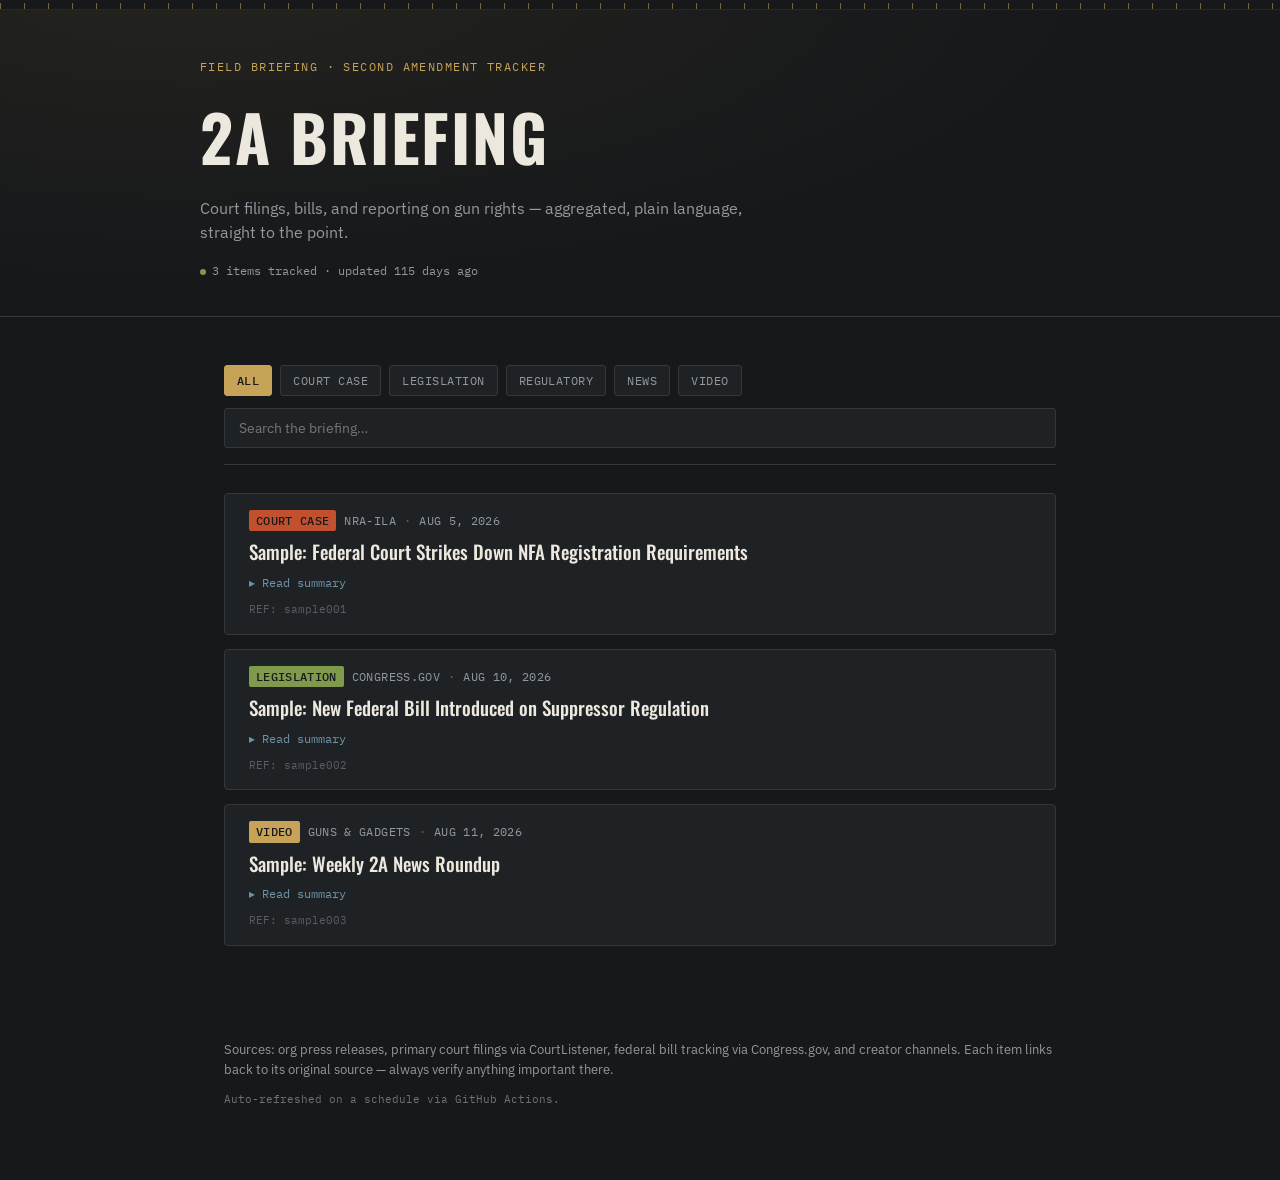
==== index.html @ a7791e95 "initial setup" ====
<!DOCTYPE html>
<html lang="en">
<head>
<meta charset="UTF-8">
<meta name="viewport" content="width=device-width, initial-scale=1.0">
<title>2A Briefing — Second Amendment News, Court Cases &amp; Legislation</title>
<meta name="description" content="A daily briefing on Second Amendment news, federal court cases, and gun legislation.">
<link rel="preconnect" href="https://fonts.googleapis.com">
<link rel="preconnect" href="https://fonts.gstatic.com" crossorigin>
<link href="https://fonts.googleapis.com/css2?family=Oswald:wght@400;500;600;700&family=IBM+Plex+Sans:wght@400;500;600&family=IBM+Plex+Mono:wght@400;500&display=swap" rel="stylesheet">
<link rel="stylesheet" href="style.css">
</head>
<body>

<div class="ruler" aria-hidden="true"></div>

<header class="masthead">
  <div class="masthead-inner">
    <p class="eyebrow">FIELD BRIEFING · SECOND AMENDMENT TRACKER</p>
    <h1>2A BRIEFING</h1>
    <p class="subhead">Court filings, bills, and reporting on gun rights — aggregated, plain language, straight to the point.</p>
    <p class="updated" id="updated-line">Loading briefing…</p>
  </div>
</header>

<main>
  <div class="controls">
    <div class="filter-row" id="filter-row" role="tablist" aria-label="Filter by category">
      <!-- populated by JS -->
    </div>
    <div class="search-row">
      <input type="search" id="search-input" placeholder="Search the briefing…" aria-label="Search items">
    </div>
  </div>

  <section id="feed" class="feed" aria-live="polite">
    <p class="loading-msg" id="loading-msg">Pulling the latest reports…</p>
  </section>

  <p class="empty-msg" id="empty-msg" hidden>No items match that filter. Try clearing the search or picking another category.</p>
</main>

<footer class="site-footer">
  <p>Sources: org press releases, primary court filings via CourtListener, federal bill tracking via Congress.gov, and creator channels. Each item links back to its original source — always verify anything important there.</p>
  <p class="footer-meta">Auto-refreshed on a schedule via GitHub Actions.</p>
</footer>

<template id="card-template">
  <article class="card">
    <div class="card-stripe" data-stripe></div>
    <div class="card-body">
      <div class="card-eyebrow">
        <span class="tag" data-tag></span>
        <span class="source" data-source></span>
        <span class="dot">·</span>
        <span class="date" data-date></span>
      </div>
      <h2 class="card-title" data-title></h2>
      <details class="card-details">
        <summary>Read summary</summary>
        <p class="card-tldr" data-tldr></p>
        <a class="card-link" data-link target="_blank" rel="noopener noreferrer">View original source →</a>
      </details>
      <p class="ref" data-ref></p>
    </div>
  </article>
</template>

<script src="app.js"></script>
</body>
</html>
---- style.css ----
:root {
  --bg: #16181A;
  --surface: #1F2225;
  --surface-hover: #262A2D;
  --border: #33383C;
  --text: #ECE8DE;
  --text-muted: #93989D;
  --brass: #C6A356;
  --steel: #6E93A6;

  --cat-court: #C1502E;
  --cat-legislation: #7E9A4A;
  --cat-regulatory: #8D7CB0;
  --cat-news: #6E93A6;
  --cat-video: #C6A356;

  --font-display: 'Oswald', sans-serif;
  --font-body: 'IBM Plex Sans', sans-serif;
  --font-mono: 'IBM Plex Mono', monospace;
}

* { box-sizing: border-box; }

html { scroll-behavior: smooth; }

body {
  margin: 0;
  background: var(--bg);
  color: var(--text);
  font-family: var(--font-body);
  line-height: 1.5;
  -webkit-font-smoothing: antialiased;
}

/* Signature element: a caliper/ruler tick strip under the masthead */
.ruler {
  height: 10px;
  width: 100%;
  background-image: repeating-linear-gradient(
    90deg,
    var(--brass) 0,
    var(--brass) 1px,
    transparent 1px,
    transparent 24px
  );
  background-position: 0 bottom;
  background-repeat: repeat-x;
  background-size: 100% 6px;
  background-color: transparent;
  border-bottom: 1px solid var(--border);
  opacity: 0.55;
}

.masthead {
  border-bottom: 1px solid var(--border);
  padding: 48px 24px 36px;
  background:
    radial-gradient(ellipse 900px 300px at 15% -10%, rgba(198, 163, 86, 0.08), transparent);
}

.masthead-inner {
  max-width: 880px;
  margin: 0 auto;
}

.eyebrow {
  font-family: var(--font-mono);
  font-size: 12px;
  letter-spacing: 0.12em;
  color: var(--brass);
  text-transform: uppercase;
  margin: 0 0 12px;
}

.masthead h1 {
  font-family: var(--font-display);
  font-weight: 700;
  font-size: clamp(40px, 8vw, 64px);
  letter-spacing: 0.03em;
  margin: 0 0 12px;
  text-transform: uppercase;
  color: var(--text);
}

.subhead {
  font-size: 16px;
  color: var(--text-muted);
  max-width: 560px;
  margin: 0 0 18px;
}

.updated {
  font-family: var(--font-mono);
  font-size: 12px;
  color: var(--text-muted);
  margin: 0;
}

.updated .live-dot {
  display: inline-block;
  width: 6px;
  height: 6px;
  border-radius: 50%;
  background: var(--cat-legislation);
  margin-right: 6px;
}

main {
  max-width: 880px;
  margin: 0 auto;
  padding: 32px 24px 80px;
}

.controls {
  position: sticky;
  top: 0;
  background: var(--bg);
  padding: 16px 0;
  z-index: 10;
  border-bottom: 1px solid var(--border);
  margin-bottom: 28px;
}

.filter-row {
  display: flex;
  flex-wrap: wrap;
  gap: 8px;
  margin-bottom: 12px;
}

.filter-btn {
  font-family: var(--font-mono);
  font-size: 12px;
  letter-spacing: 0.04em;
  text-transform: uppercase;
  background: var(--surface);
  color: var(--text-muted);
  border: 1px solid var(--border);
  border-radius: 3px;
  padding: 7px 12px;
  cursor: pointer;
  transition: border-color 0.15s ease, color 0.15s ease, background 0.15s ease;
}

.filter-btn:hover {
  background: var(--surface-hover);
  color: var(--text);
}

.filter-btn.active {
  color: var(--bg);
  background: var(--brass);
  border-color: var(--brass);
  font-weight: 500;
}

.search-row input {
  width: 100%;
  background: var(--surface);
  border: 1px solid var(--border);
  color: var(--text);
  font-family: var(--font-body);
  font-size: 14px;
  padding: 10px 14px;
  border-radius: 3px;
}

.search-row input:focus {
  outline: 2px solid var(--brass);
  outline-offset: 1px;
}

.feed {
  display: flex;
  flex-direction: column;
  gap: 14px;
}

.loading-msg, .empty-msg {
  font-family: var(--font-mono);
  color: var(--text-muted);
  font-size: 13px;
  text-align: center;
  padding: 40px 0;
}

.card {
  display: flex;
  background: var(--surface);
  border: 1px solid var(--border);
  border-radius: 4px;
  overflow: hidden;
}

.card-stripe {
  width: 4px;
  flex-shrink: 0;
}

.card-body {
  padding: 16px 20px;
  flex: 1;
  min-width: 0;
}

.card-eyebrow {
  display: flex;
  align-items: center;
  gap: 8px;
  font-family: var(--font-mono);
  font-size: 11.5px;
  color: var(--text-muted);
  text-transform: uppercase;
  letter-spacing: 0.03em;
  margin-bottom: 8px;
  flex-wrap: wrap;
}

.tag {
  padding: 2px 7px;
  border-radius: 2px;
  font-weight: 500;
  color: var(--bg);
}

.tag[data-cat="Court Case"] { background: var(--cat-court); }
.tag[data-cat="Legislation"] { background: var(--cat-legislation); }
.tag[data-cat="Regulatory"] { background: var(--cat-regulatory); }
.tag[data-cat="News"] { background: var(--cat-news); }
.tag[data-cat="Video"] { background: var(--cat-video); }

.dot { opacity: 0.5; }

.card-title {
  font-family: var(--font-display);
  font-weight: 500;
  font-size: 19px;
  line-height: 1.3;
  margin: 0 0 10px;
  color: var(--text);
}

.card-details summary {
  cursor: pointer;
  font-family: var(--font-mono);
  font-size: 12px;
  color: var(--steel);
  list-style: none;
  user-select: none;
}

.card-details summary::-webkit-details-marker { display: none; }

.card-details summary::before {
  content: "▸ ";
}

.card-details[open] summary::before {
  content: "▾ ";
}

.card-tldr {
  margin: 10px 0 8px;
  font-size: 14.5px;
  color: var(--text);
  line-height: 1.6;
}

.card-link {
  font-family: var(--font-mono);
  font-size: 12.5px;
  color: var(--brass);
  text-decoration: none;
}

.card-link:hover { text-decoration: underline; }

.ref {
  font-family: var(--font-mono);
  font-size: 10.5px;
  color: var(--text-muted);
  opacity: 0.5;
  margin: 10px 0 0;
}

.site-footer {
  max-width: 880px;
  margin: 0 auto;
  padding: 0 24px 60px;
  color: var(--text-muted);
  font-size: 12.5px;
  line-height: 1.6;
}

.footer-meta {
  font-family: var(--font-mono);
  font-size: 11px;
  opacity: 0.7;
}

@media (max-width: 560px) {
  .masthead { padding: 36px 18px 28px; }
  main { padding: 24px 18px 60px; }
  .card-body { padding: 14px 16px; }
}

@media (prefers-reduced-motion: reduce) {
  html { scroll-behavior: auto; }
  * { transition: none !important; }
}
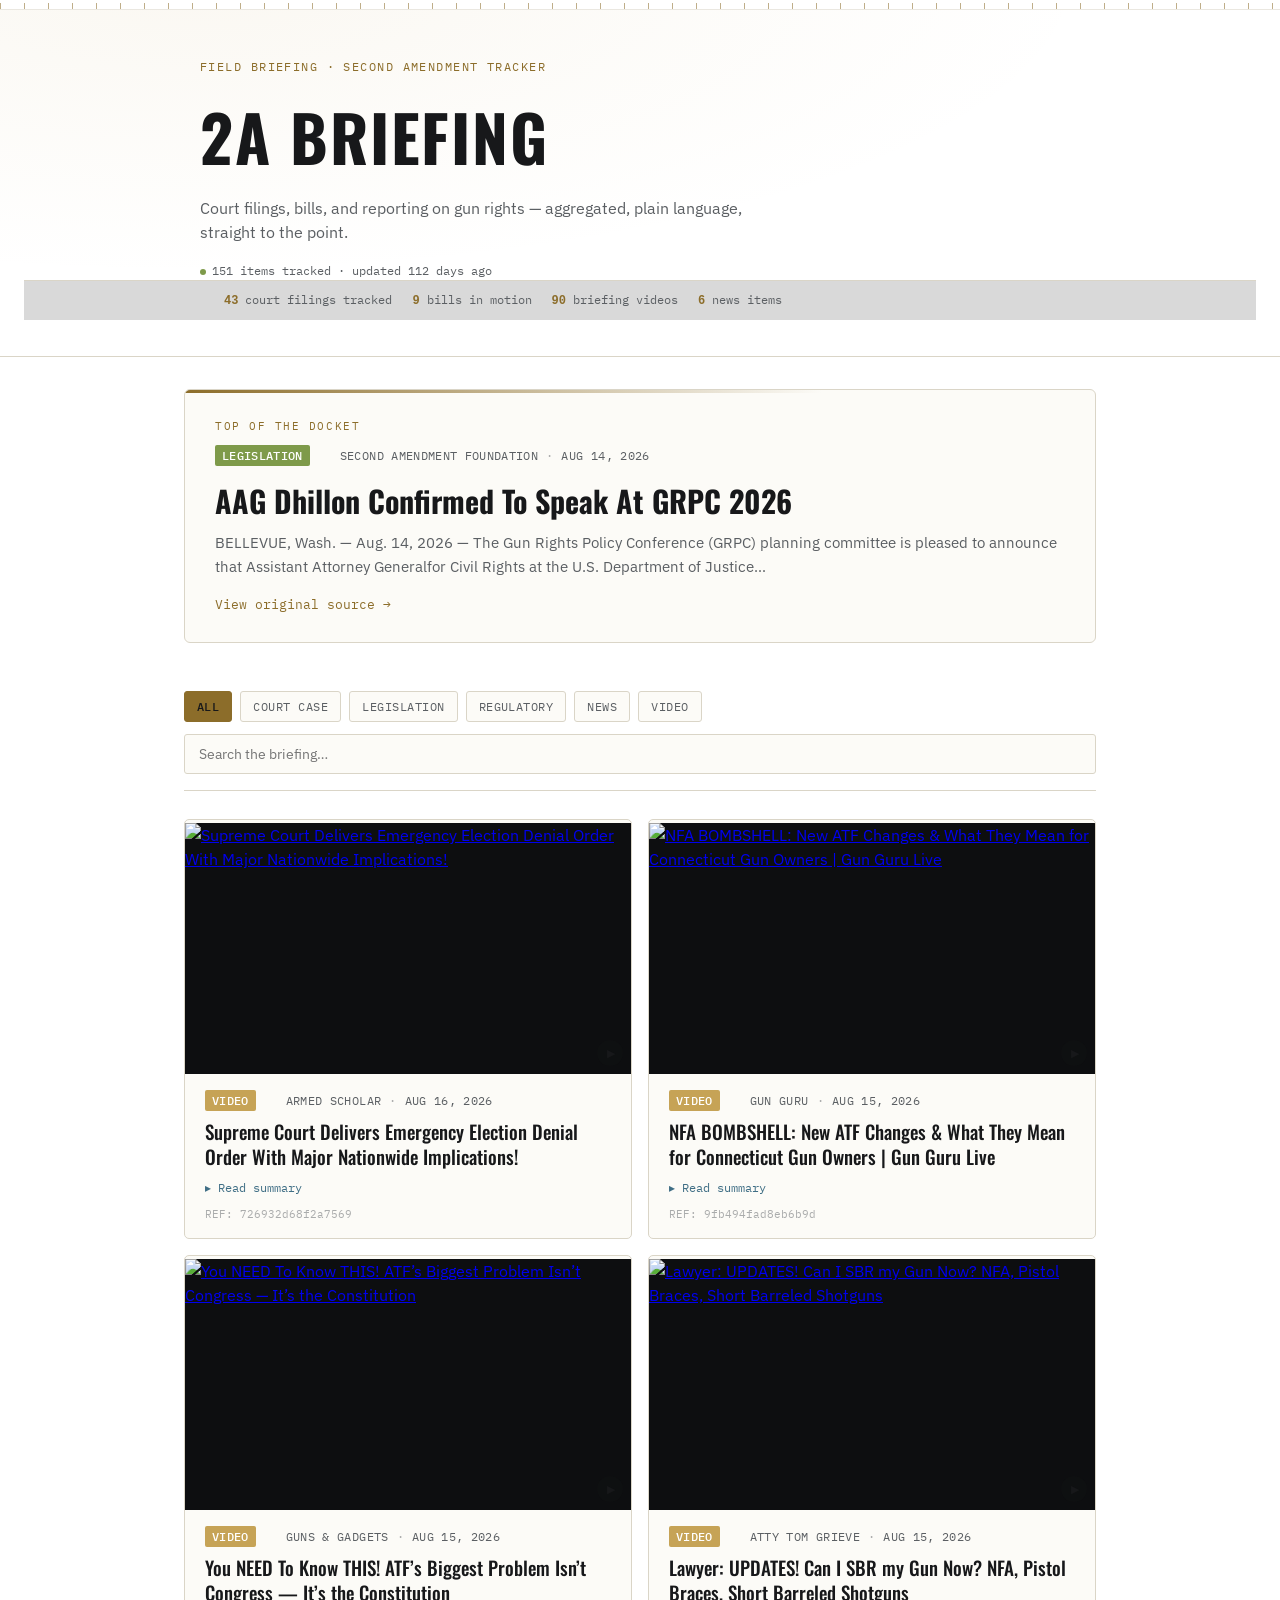
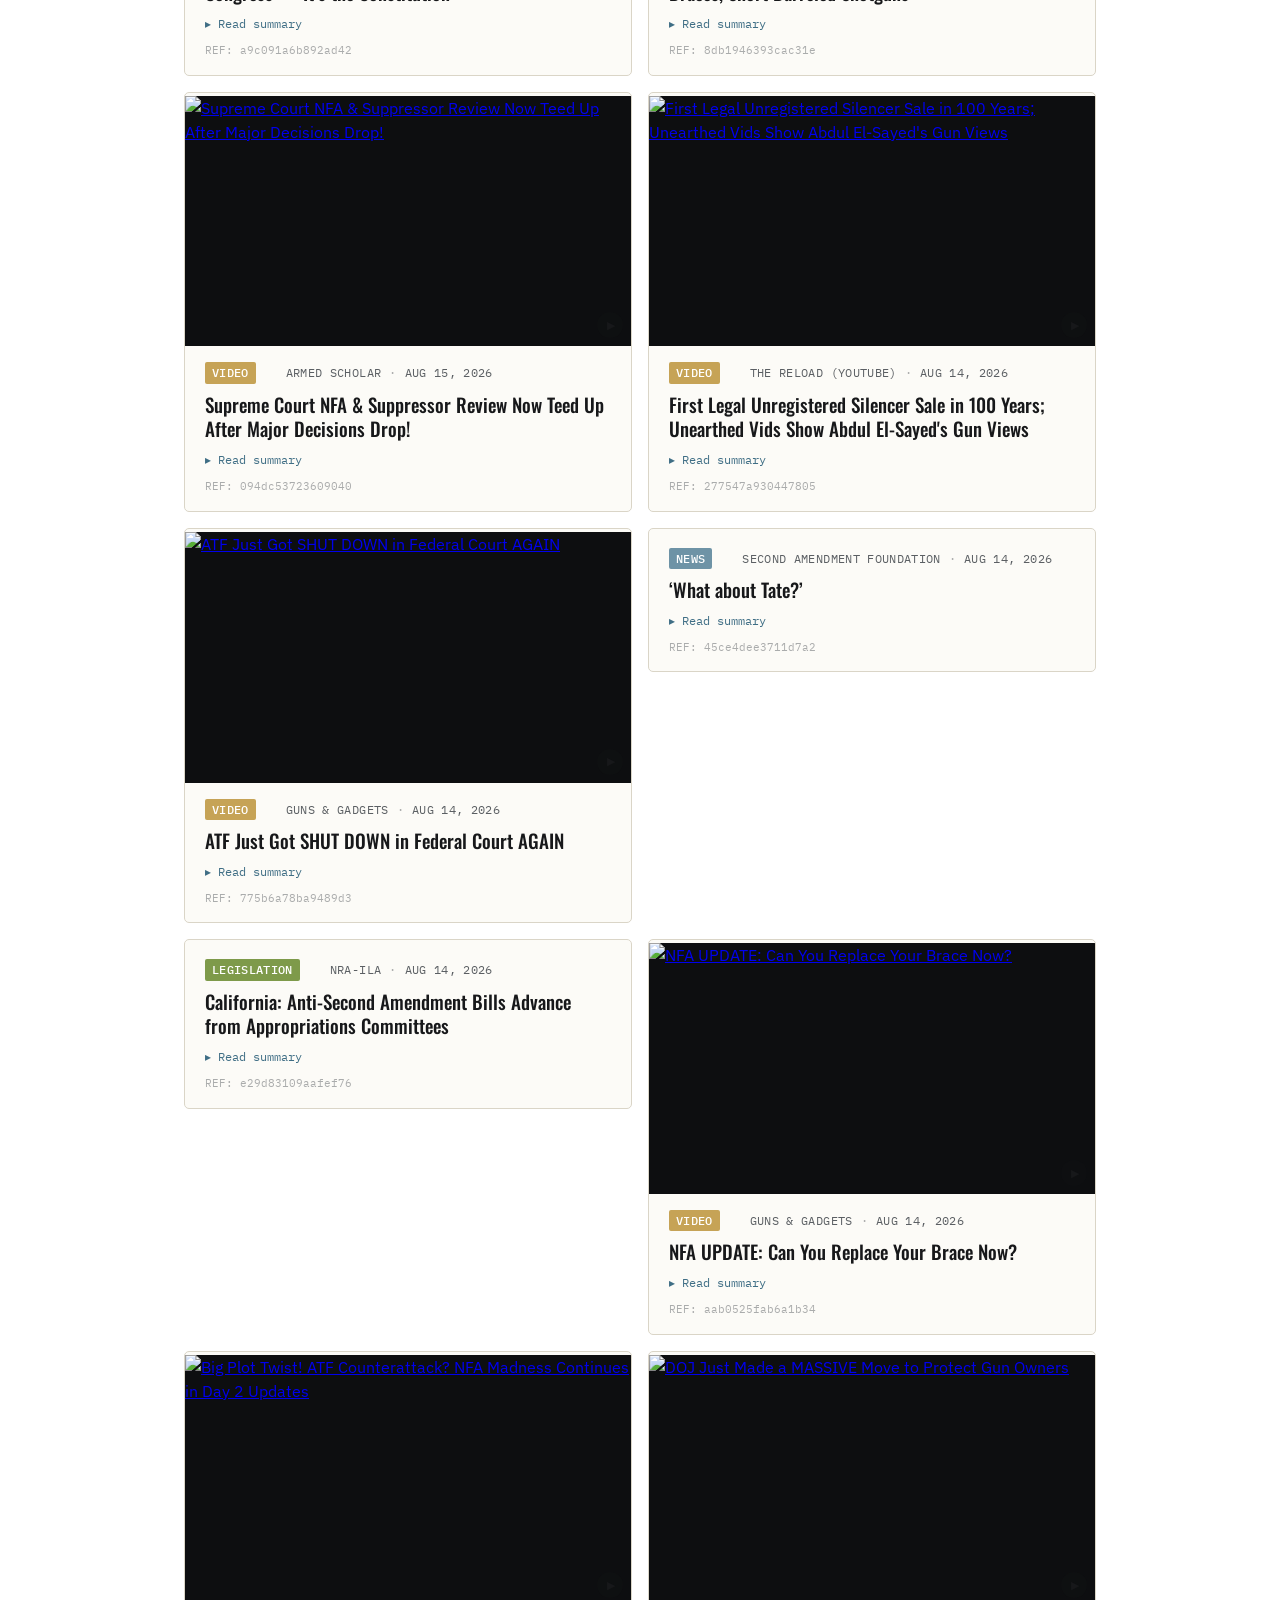
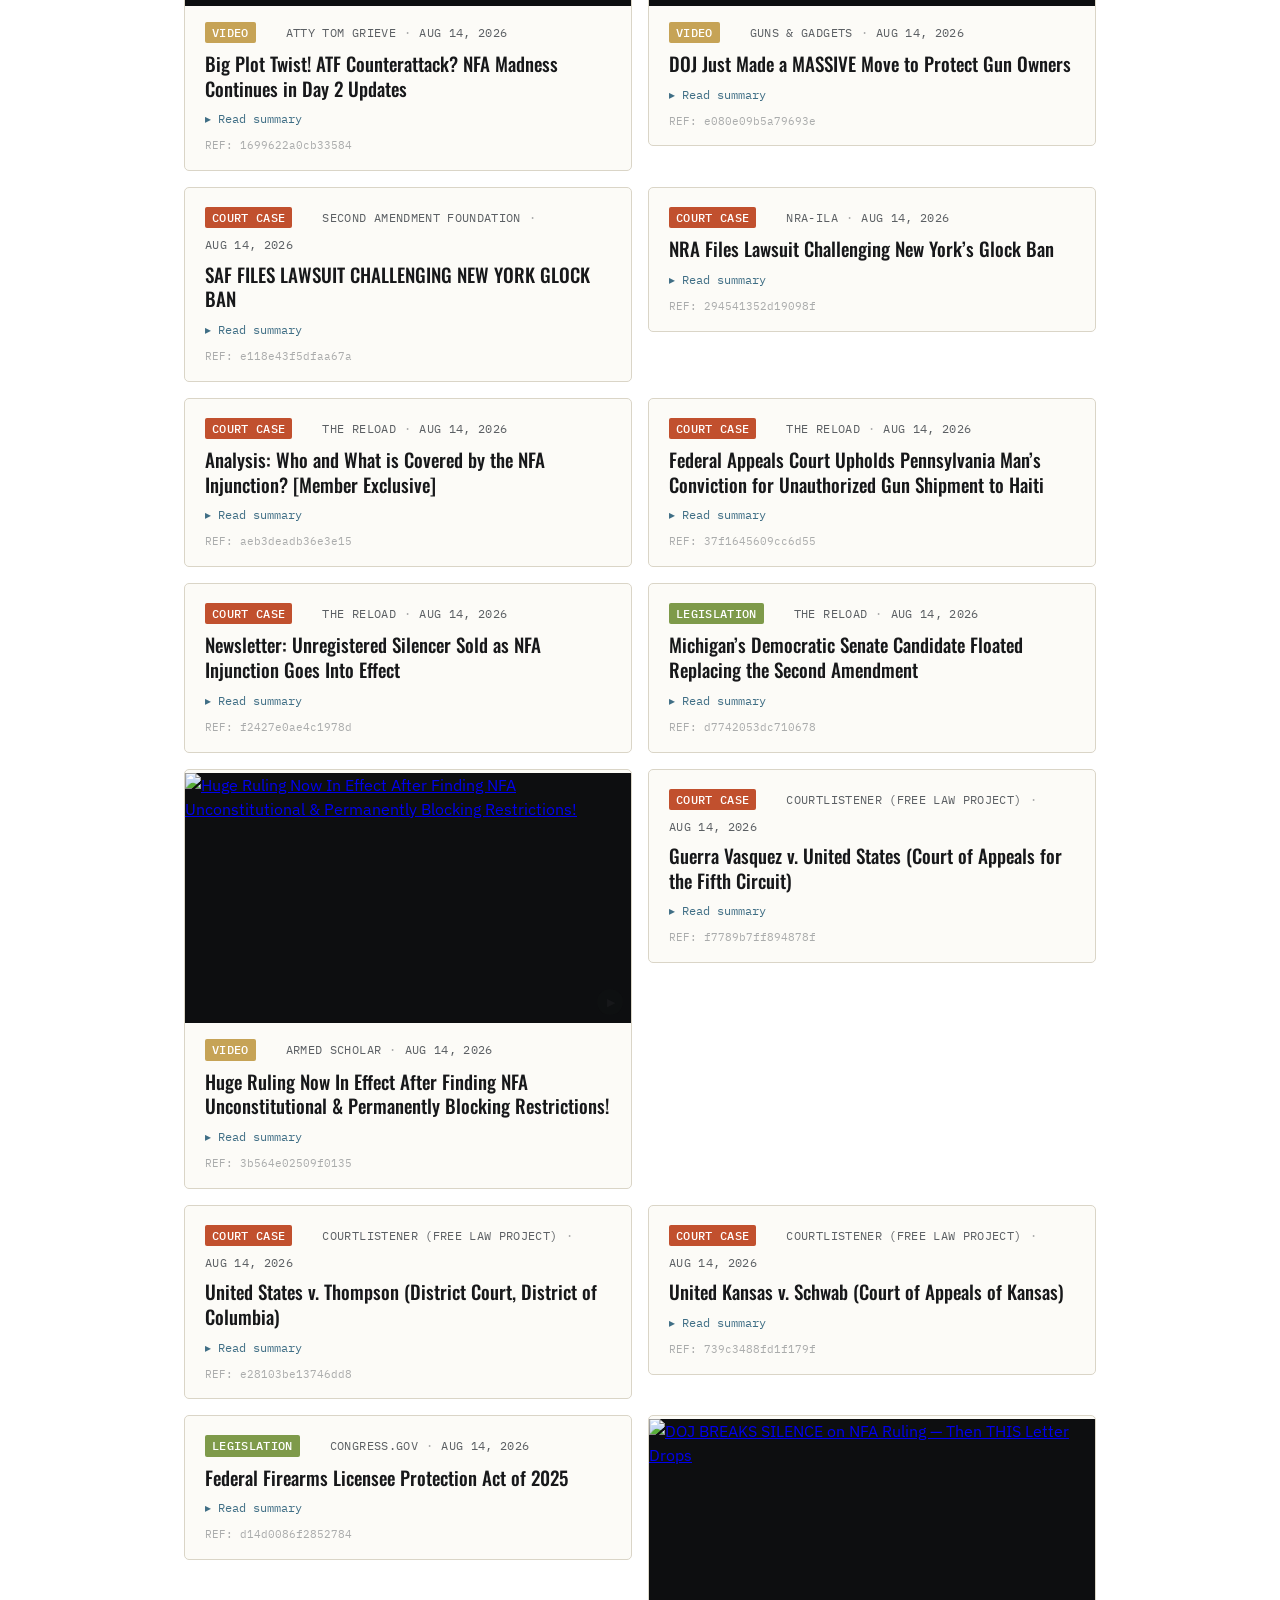
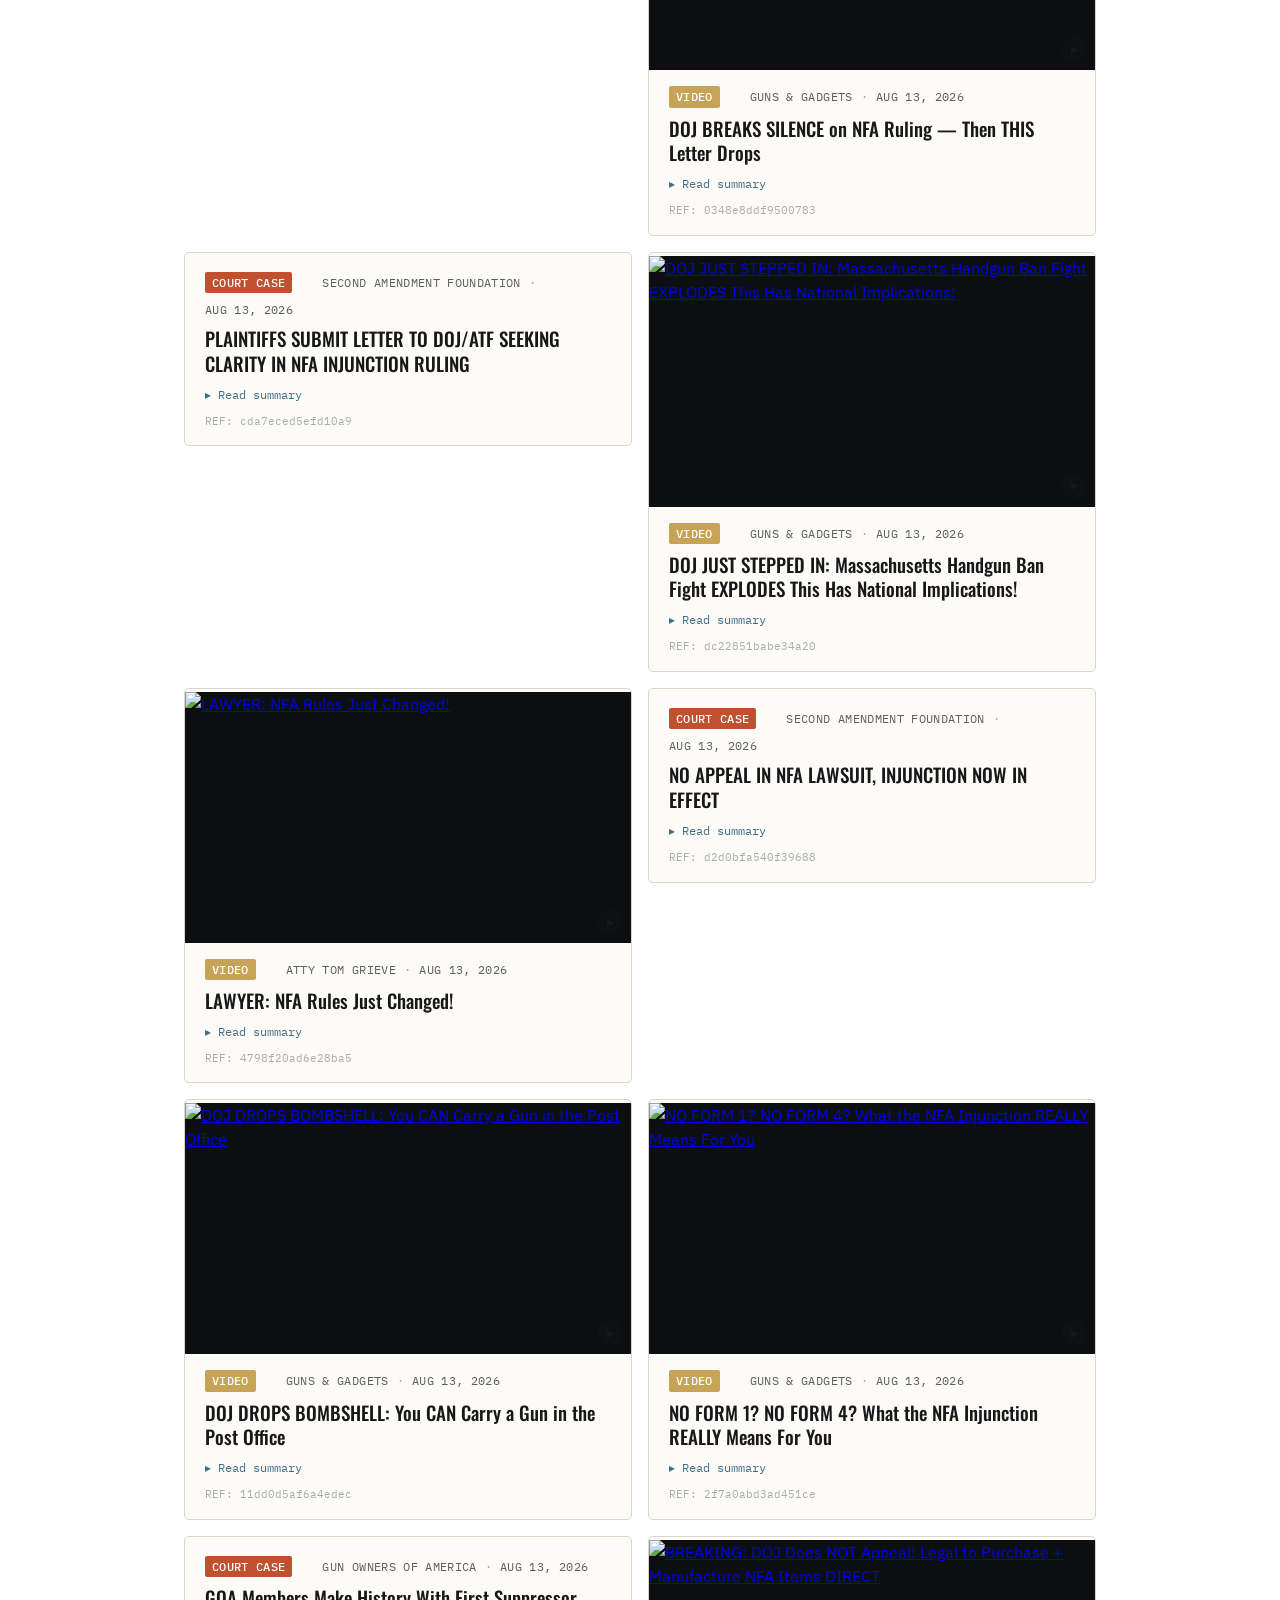
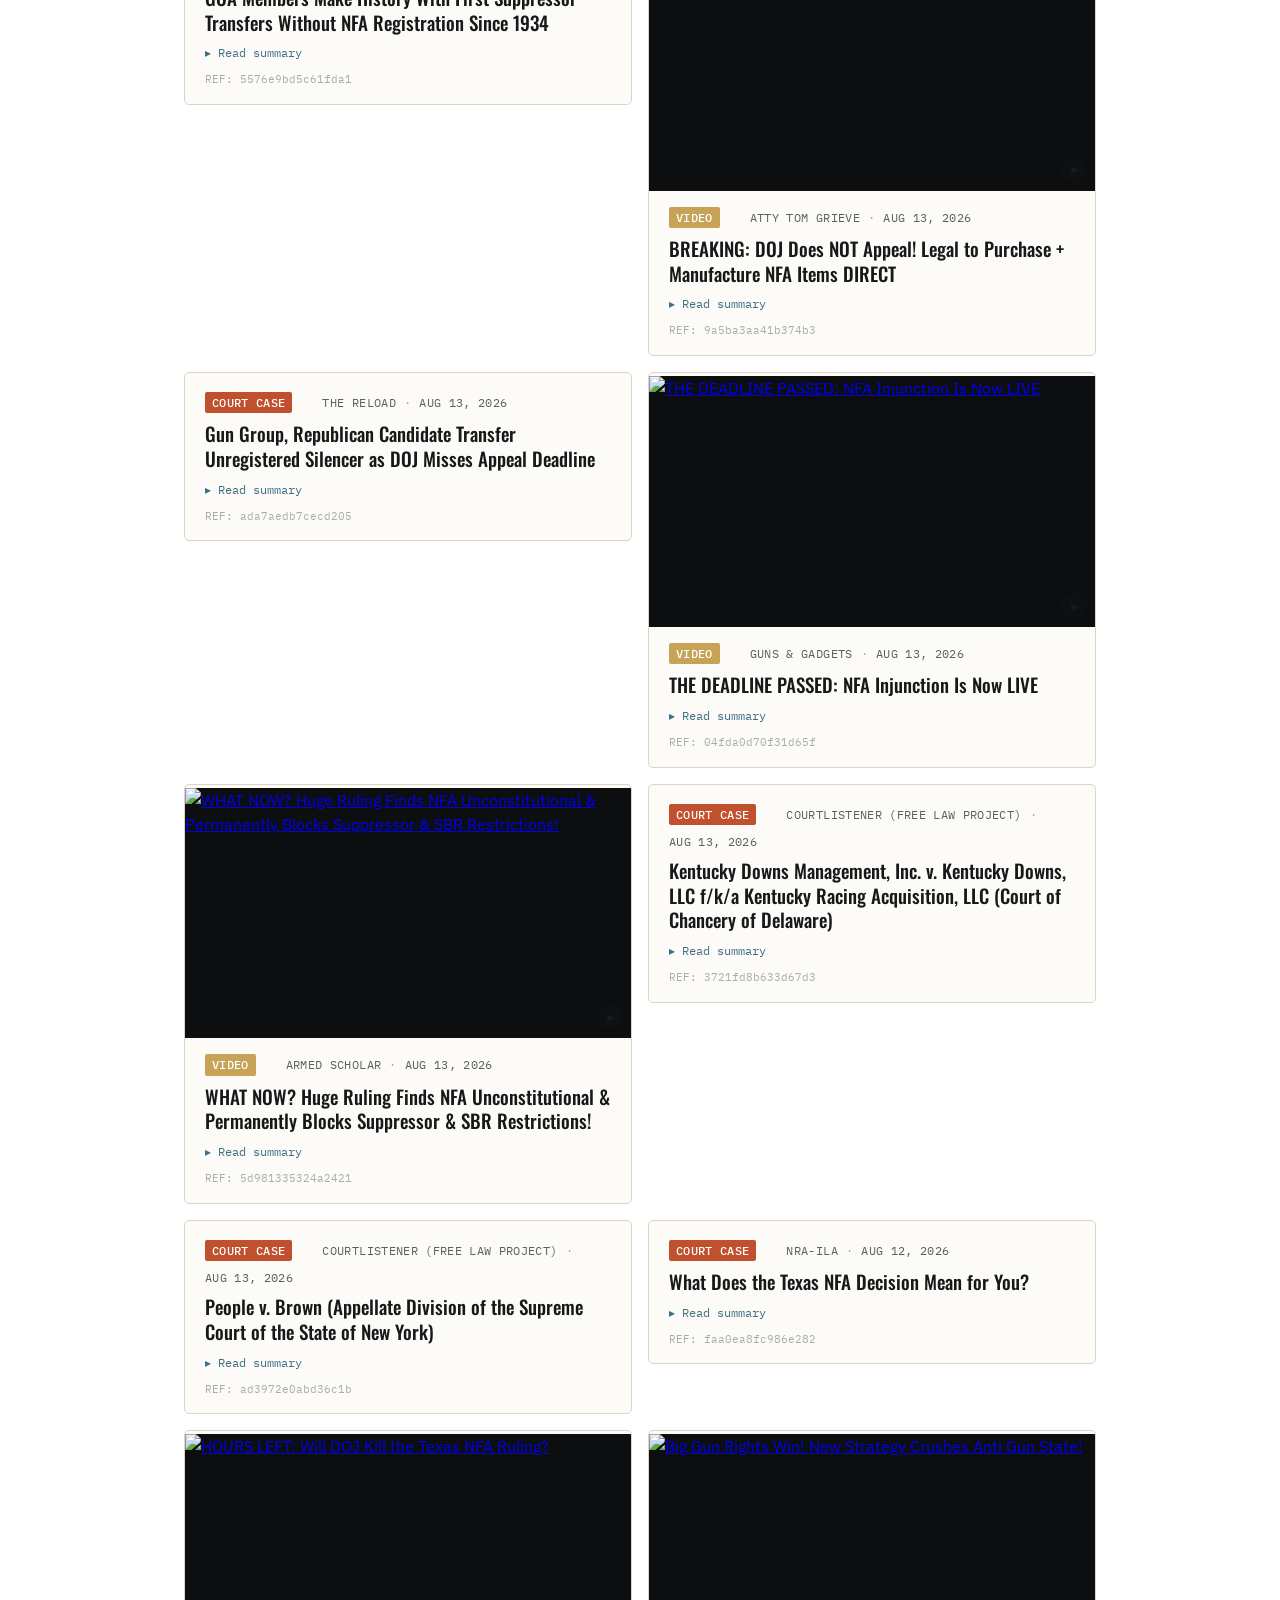
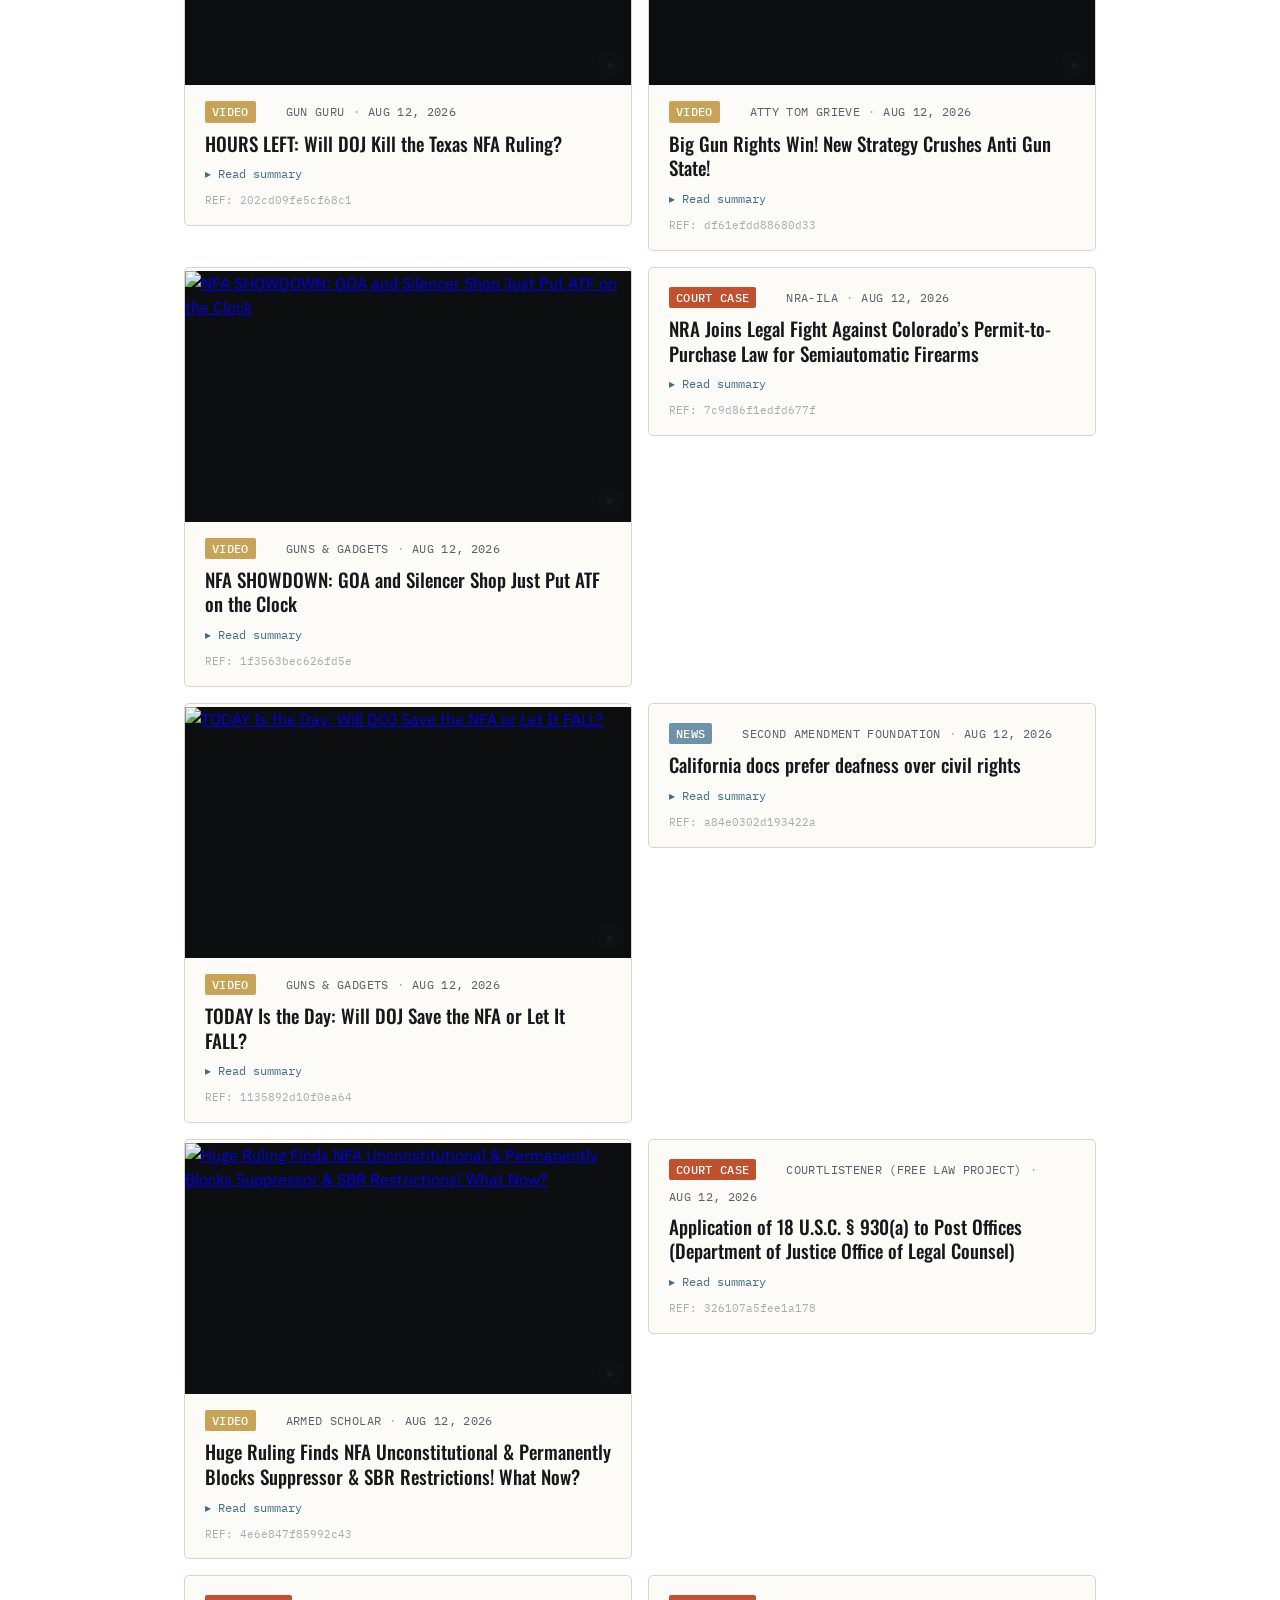
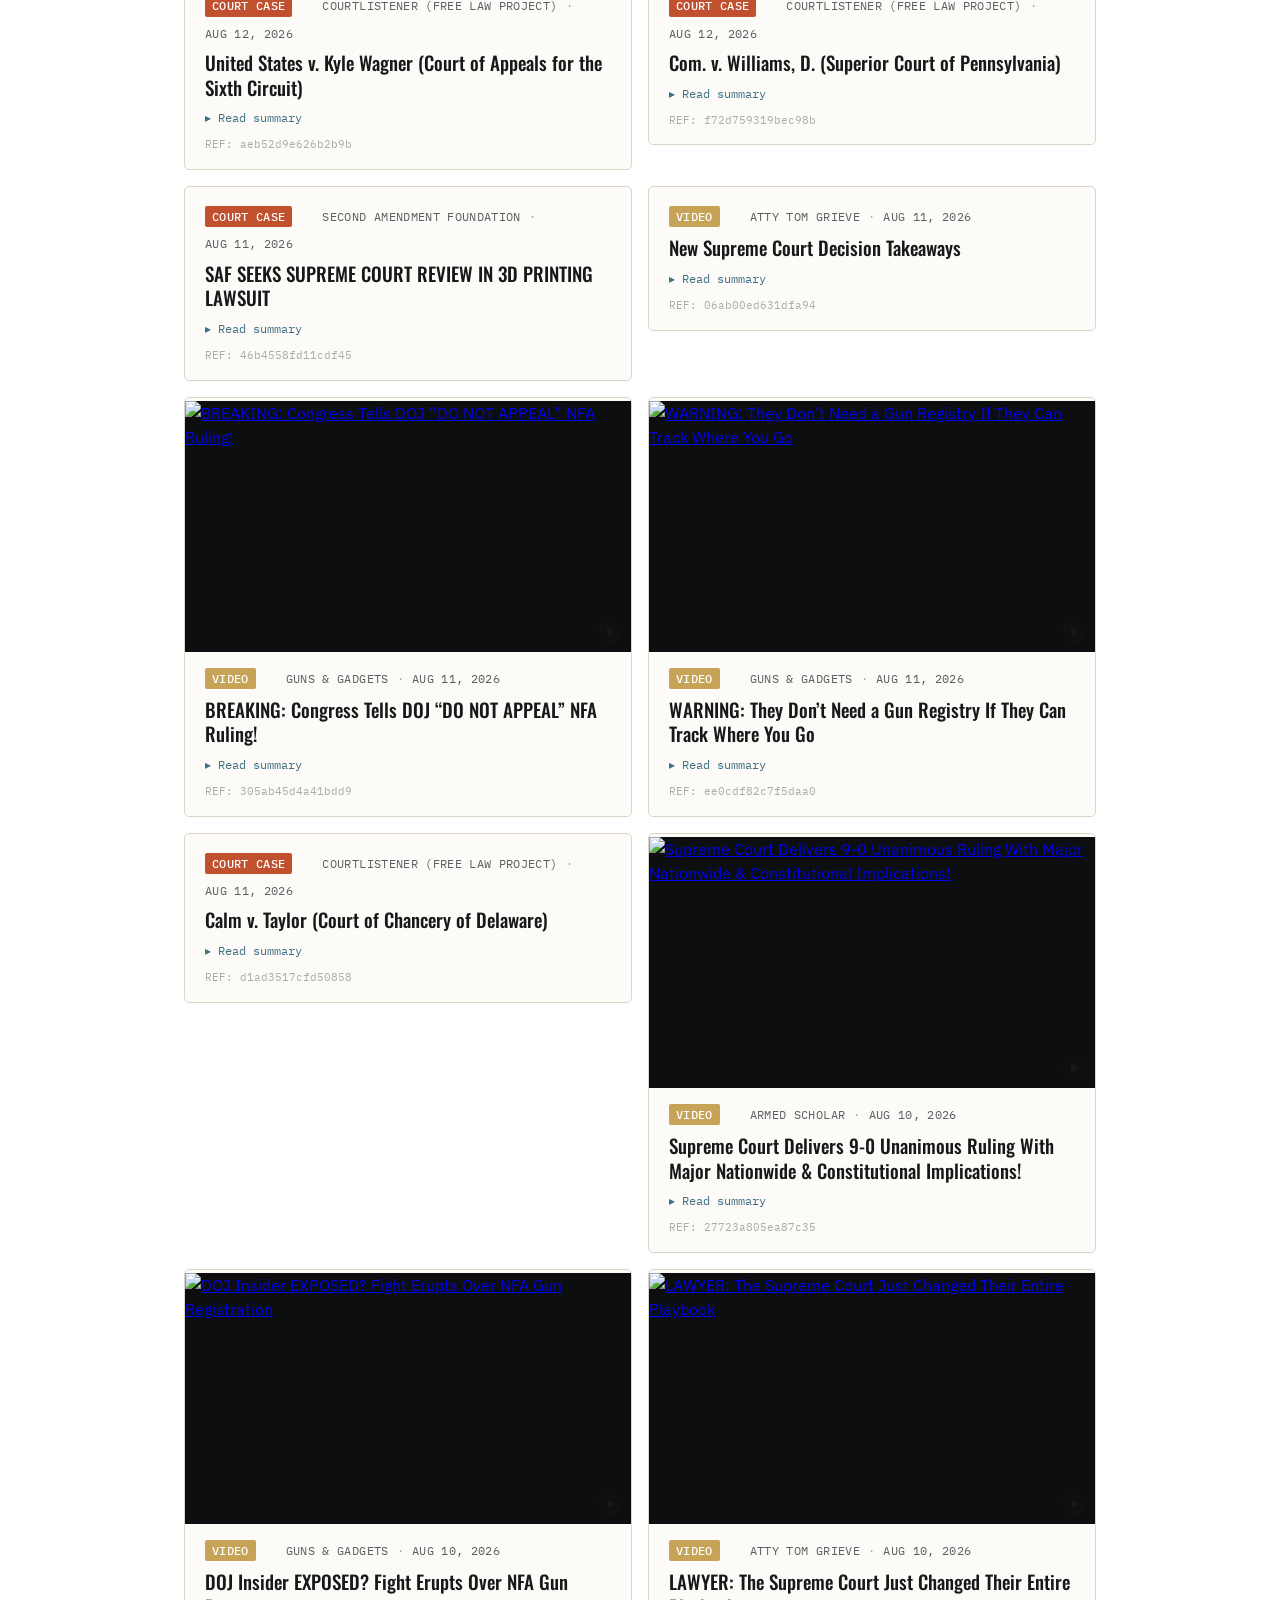
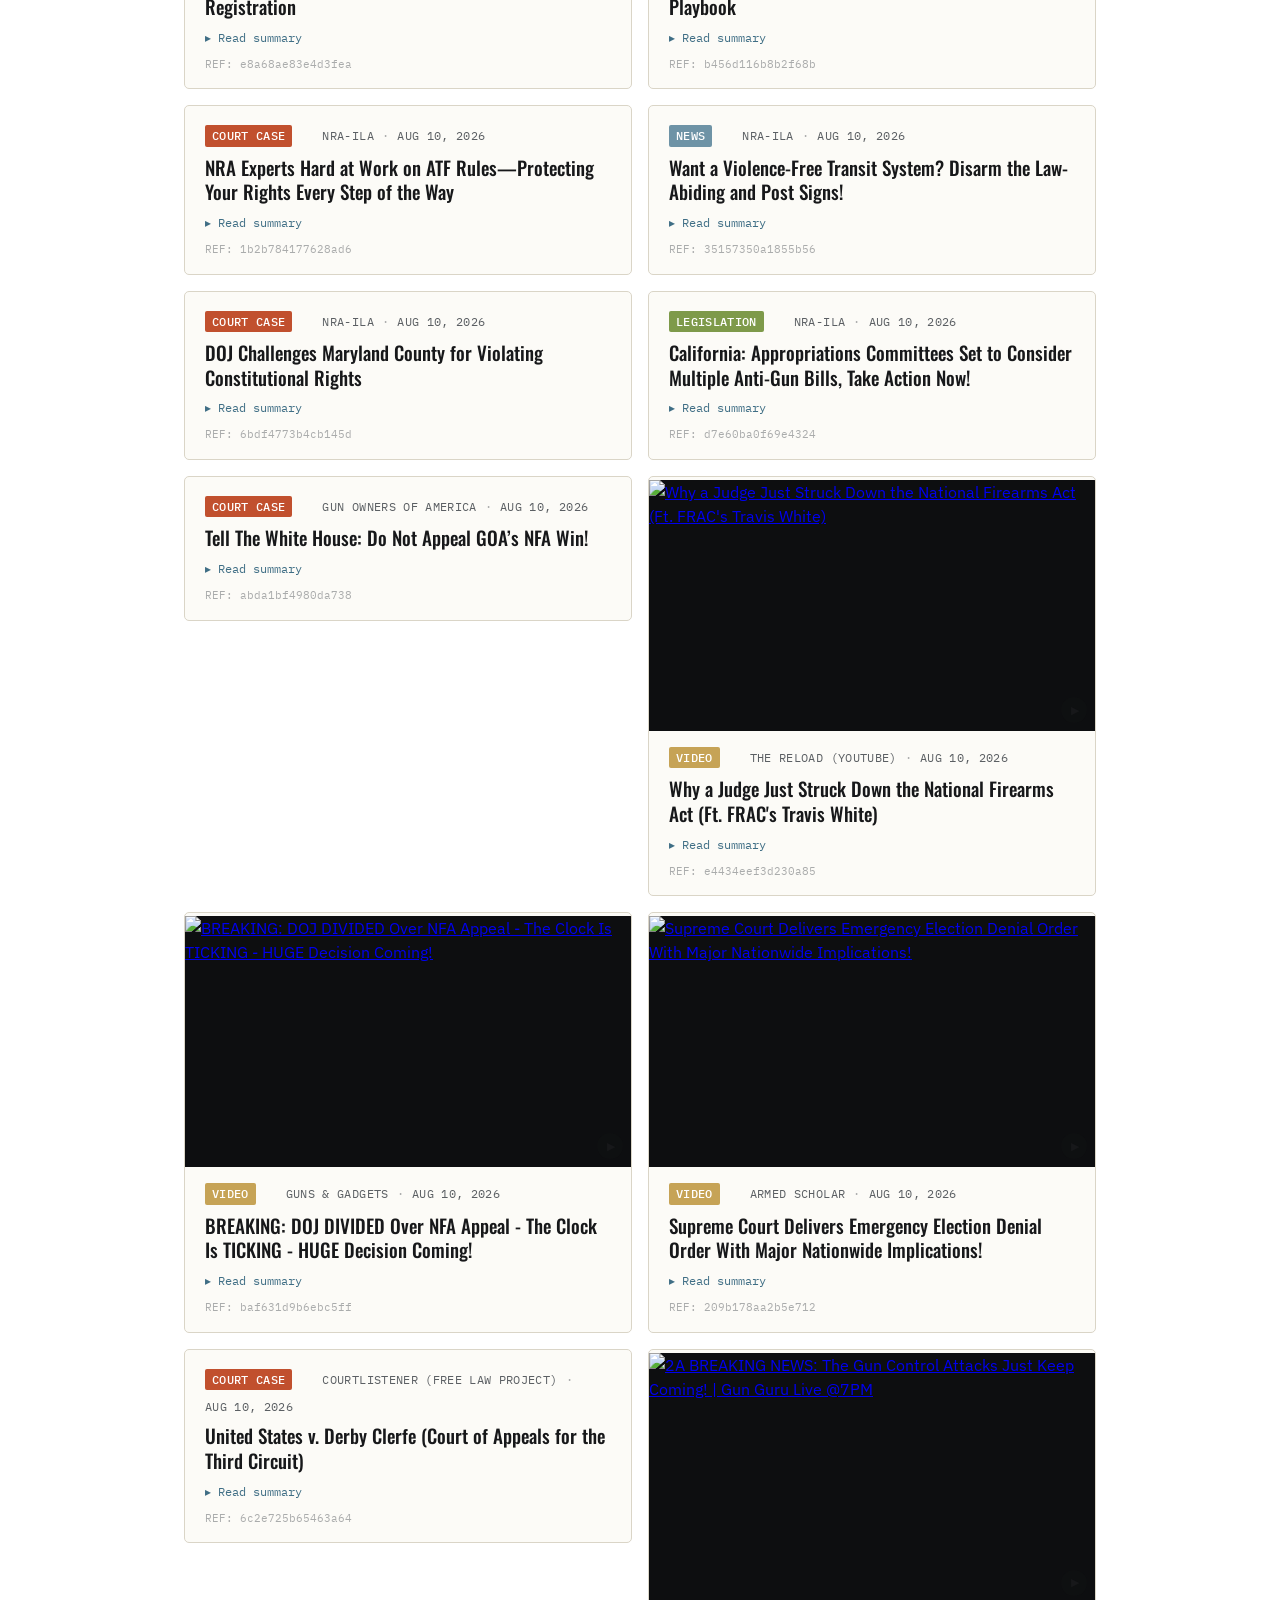
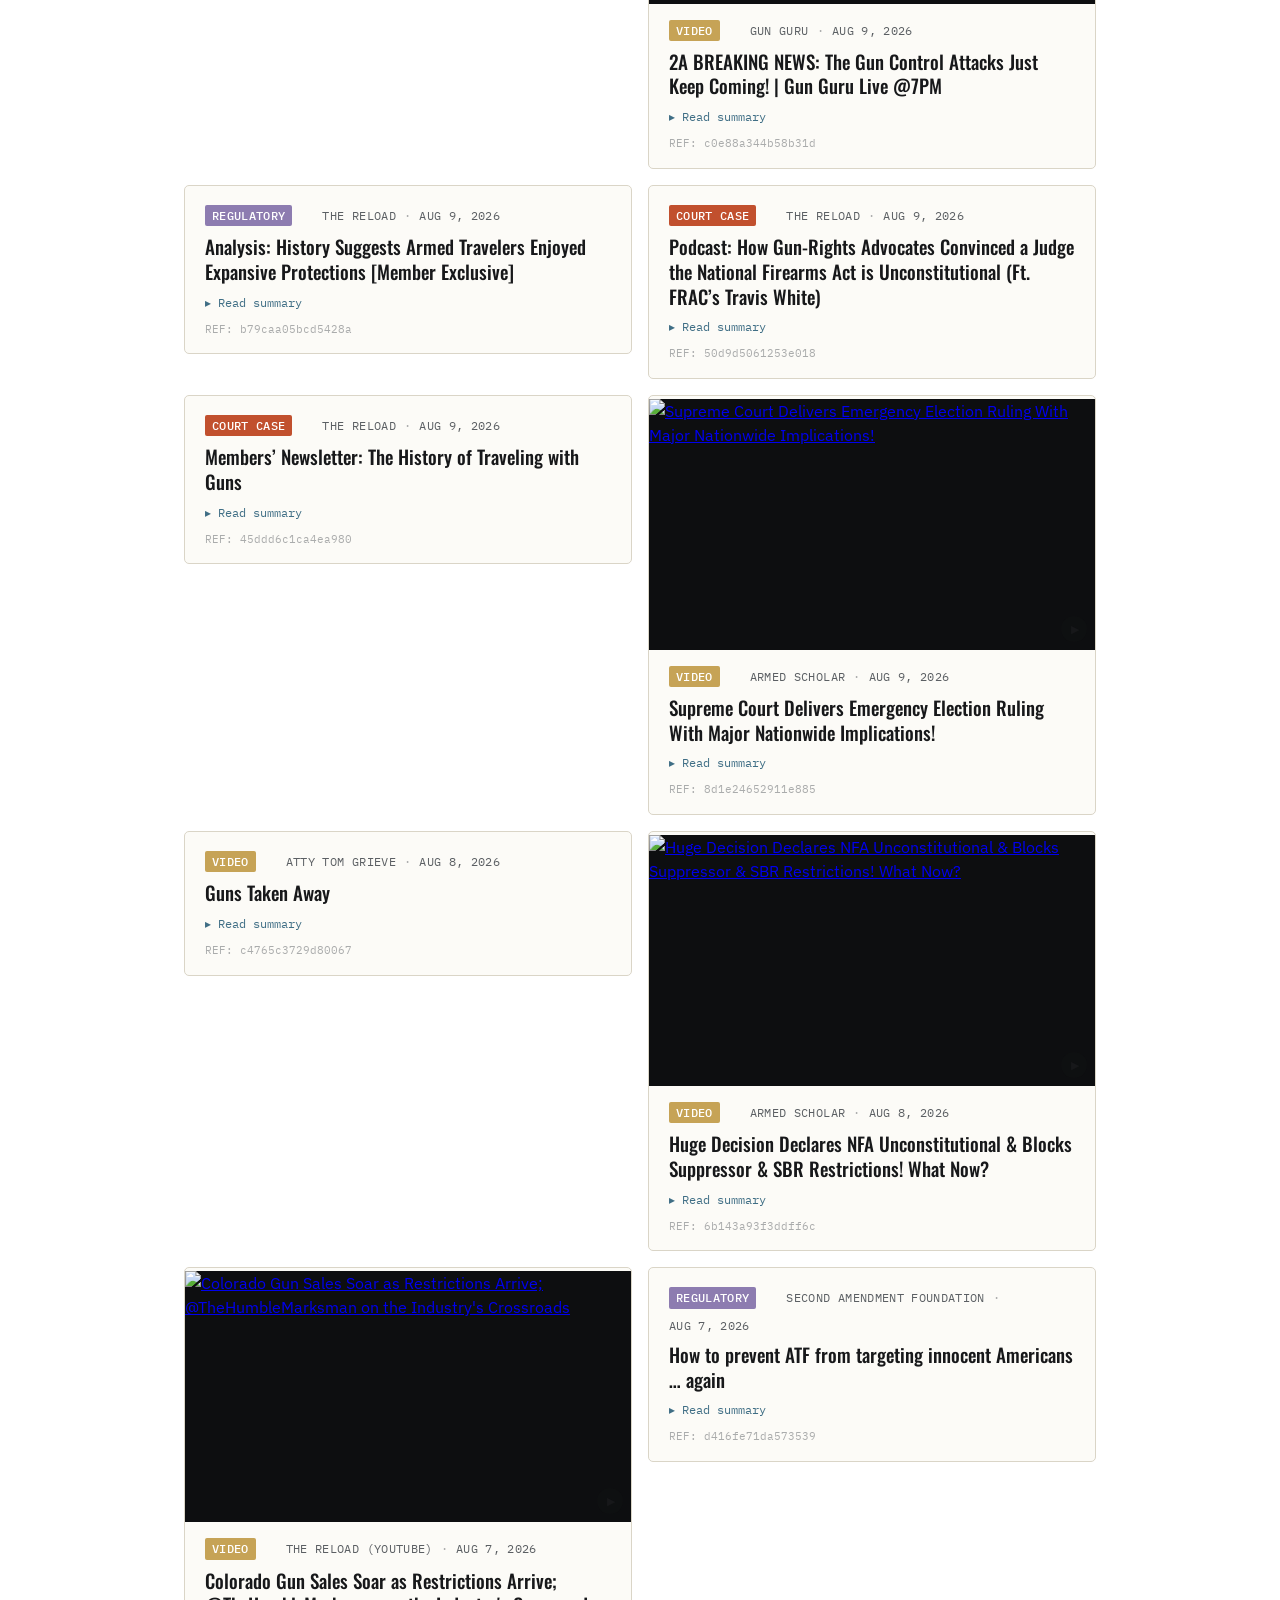
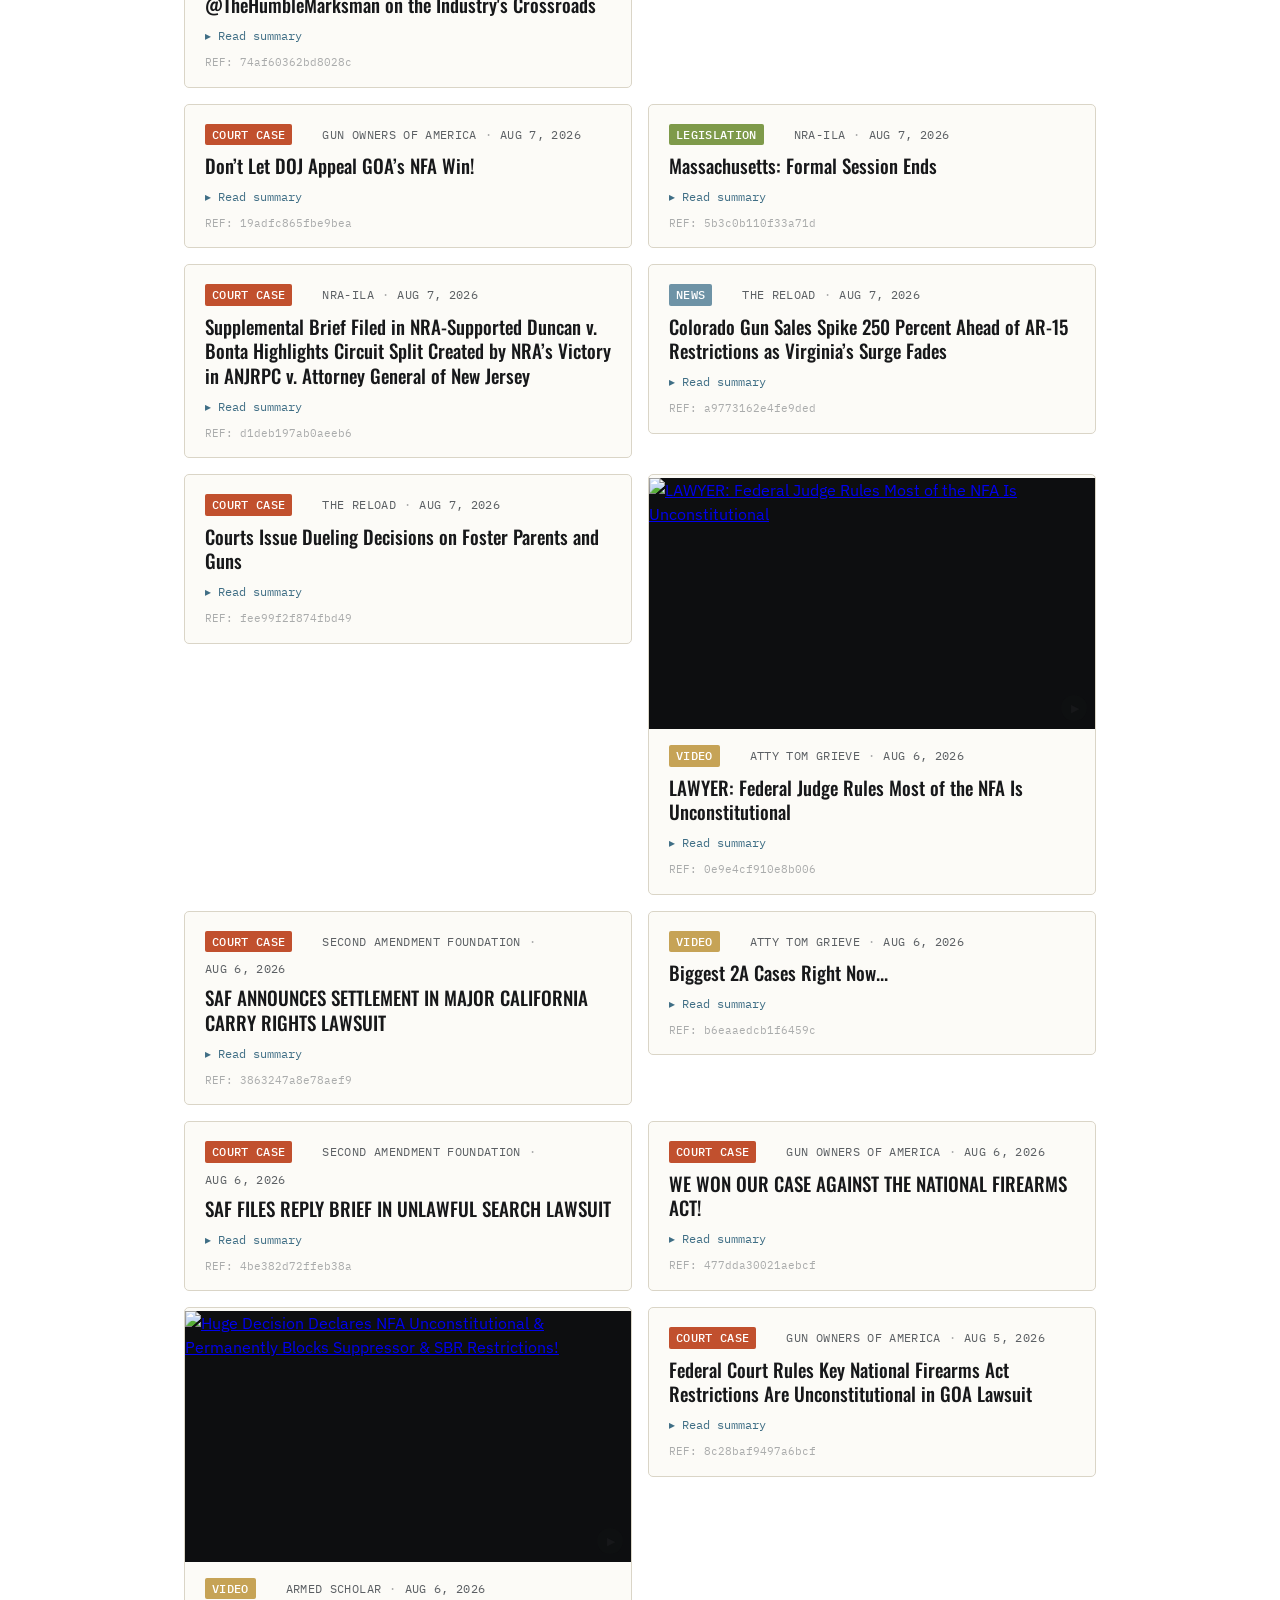
==== commit b44f1294: "Visual refresh: stat ticker, lead card, thumbnails, light theme" ====
--- a/index.html
+++ b/index.html
@@ -21,9 +21,18 @@
     <p class="subhead">Court filings, bills, and reporting on gun rights — aggregated, plain language, straight to the point.</p>
     <p class="updated" id="updated-line">Loading briefing…</p>
   </div>
+  <div class="stat-ticker" id="stat-ticker" aria-hidden="false">
+    <div class="stat-ticker-inner" id="stat-ticker-inner">
+      <span class="stat-item skeleton-pill"></span>
+      <span class="stat-item skeleton-pill"></span>
+      <span class="stat-item skeleton-pill"></span>
+    </div>
+  </div>
 </header>
 
 <main>
+  <section id="lead" class="lead" hidden></section>
+
   <div class="controls">
     <div class="filter-row" id="filter-row" role="tablist" aria-label="Filter by category">
       <!-- populated by JS -->
@@ -34,7 +43,12 @@
   </div>
 
   <section id="feed" class="feed" aria-live="polite">
-    <p class="loading-msg" id="loading-msg">Pulling the latest reports…</p>
+    <div class="skeleton-grid" id="skeleton-grid">
+      <div class="skeleton-card"></div>
+      <div class="skeleton-card"></div>
+      <div class="skeleton-card"></div>
+      <div class="skeleton-card"></div>
+    </div>
   </section>
 
   <p class="empty-msg" id="empty-msg" hidden>No items match that filter. Try clearing the search or picking another category.</p>
@@ -48,9 +62,14 @@
 <template id="card-template">
   <article class="card">
     <div class="card-stripe" data-stripe></div>
+    <a class="card-thumb" data-thumb-link target="_blank" rel="noopener noreferrer" hidden>
+      <img data-thumb loading="lazy" alt="">
+      <span class="play-badge" data-play-badge hidden>▶</span>
+    </a>
     <div class="card-body">
       <div class="card-eyebrow">
         <span class="tag" data-tag></span>
+        <img class="favicon" data-favicon loading="lazy" alt="" width="14" height="14">
         <span class="source" data-source></span>
         <span class="dot">·</span>
         <span class="date" data-date></span>
@@ -66,6 +85,28 @@
   </article>
 </template>
 
+<template id="lead-template">
+  <article class="lead-card">
+    <a class="lead-thumb" data-thumb-link target="_blank" rel="noopener noreferrer" hidden>
+      <img data-thumb loading="lazy" alt="">
+      <span class="play-badge" data-play-badge hidden>▶</span>
+    </a>
+    <div class="lead-body">
+      <p class="lead-eyebrow">TOP OF THE DOCKET</p>
+      <div class="card-eyebrow">
+        <span class="tag" data-tag></span>
+        <img class="favicon" data-favicon loading="lazy" alt="" width="14" height="14">
+        <span class="source" data-source></span>
+        <span class="dot">·</span>
+        <span class="date" data-date></span>
+      </div>
+      <h2 class="lead-title" data-title></h2>
+      <p class="lead-tldr" data-tldr></p>
+      <a class="card-link" data-link target="_blank" rel="noopener noreferrer">View original source →</a>
+    </div>
+  </article>
+</template>
+
 <script src="app.js"></script>
 </body>
 </html>
--- a/style.css
+++ b/style.css
@@ -1,12 +1,13 @@
 :root {
-  --bg: #16181A;
-  --surface: #1F2225;
-  --surface-hover: #262A2D;
-  --border: #33383C;
-  --text: #ECE8DE;
-  --text-muted: #93989D;
-  --brass: #C6A356;
-  --steel: #6E93A6;
+  --bg: #FFFFFF;
+  --surface: #FCFBF7;
+  --surface-hover: #F2EFE6;
+  --border: #DAD5C7;
+  --text: #17181A;
+  --text-muted: #5B5F63;
+  --brass: #8C6D2A;
+  --steel: #3F6E85;
+  --ink: #17181A;
 
   --cat-court: #C1502E;
   --cat-legislation: #7E9A4A;
@@ -105,10 +106,117 @@
   margin-right: 6px;
 }
 
-main {
+/* Stat ticker: a thin data strip that turns the masthead into a live instrument */
+.stat-ticker {
+  border-top: 1px solid var(--border);
+  background: rgba(0, 0, 0, 0.15);
+}
+
+.stat-ticker-inner {
   max-width: 880px;
   margin: 0 auto;
+  padding: 10px 24px;
+  display: flex;
+  flex-wrap: wrap;
+  gap: 20px;
+  font-family: var(--font-mono);
+  font-size: 12px;
+  color: var(--text-muted);
+}
+
+.stat-item strong {
+  color: var(--brass);
+  font-weight: 600;
+}
+
+main {
+  max-width: 960px;
+  margin: 0 auto;
   padding: 32px 24px 80px;
+}
+
+/* Lead story: the day's most substantive filing or bill, given room to breathe */
+.lead {
+  margin-bottom: 32px;
+}
+
+.lead-card {
+  display: grid;
+  grid-template-columns: 1.1fr 1fr;
+  gap: 0;
+  background: var(--surface);
+  border: 1px solid var(--border);
+  border-radius: 6px;
+  overflow: hidden;
+  position: relative;
+}
+
+.lead-card::before {
+  content: "";
+  position: absolute;
+  inset: 0 0 auto 0;
+  height: 3px;
+  background: linear-gradient(90deg, var(--brass), transparent 70%);
+}
+
+.lead-thumb {
+  position: relative;
+  display: block;
+  background: #0d0e10;
+  min-height: 200px;
+  order: 2;
+}
+
+.lead-thumb[hidden], .card-thumb[hidden] {
+  display: none;
+}
+
+.lead-thumb img {
+  width: 100%;
+  height: 100%;
+  object-fit: cover;
+  display: block;
+}
+
+.lead-body {
+  padding: 28px 30px;
+  order: 1;
+  display: flex;
+  flex-direction: column;
+  justify-content: center;
+}
+
+.lead-eyebrow {
+  font-family: var(--font-mono);
+  font-size: 11px;
+  letter-spacing: 0.14em;
+  color: var(--brass);
+  margin: 0 0 10px;
+}
+
+.lead-title {
+  font-family: var(--font-display);
+  font-size: clamp(22px, 2.6vw, 30px);
+  line-height: 1.25;
+  margin: 8px 0 12px;
+  color: var(--text);
+}
+
+.lead-tldr {
+  color: var(--text-muted);
+  font-size: 15px;
+  line-height: 1.6;
+  margin: 0 0 16px;
+}
+
+.lead-card.no-thumb {
+  grid-template-columns: 1fr;
+}
+
+@media (max-width: 720px) {
+  .lead-card { grid-template-columns: 1fr; }
+  .lead-thumb { order: 1; min-height: 180px; }
+  .lead-body { order: 2; padding: 22px 20px; }
 }
 
 .controls {
@@ -148,7 +256,7 @@
 }
 
 .filter-btn.active {
-  color: var(--bg);
+  color: var(--ink);
   background: var(--brass);
   border-color: var(--brass);
   font-weight: 500;
@@ -171,29 +279,86 @@
 }
 
 .feed {
-  display: flex;
-  flex-direction: column;
-  gap: 14px;
-}
-
-.loading-msg, .empty-msg {
+  display: grid;
+  grid-template-columns: repeat(2, 1fr);
+  gap: 16px;
+  align-items: start;
+}
+
+@media (max-width: 720px) {
+  .feed { grid-template-columns: 1fr; }
+}
+
+.empty-msg {
   font-family: var(--font-mono);
   color: var(--text-muted);
   font-size: 13px;
   text-align: center;
   padding: 40px 0;
+  grid-column: 1 / -1;
 }
 
 .card {
   display: flex;
+  flex-direction: column;
   background: var(--surface);
   border: 1px solid var(--border);
-  border-radius: 4px;
+  border-radius: 5px;
   overflow: hidden;
+  transition: transform 0.15s ease, border-color 0.15s ease, box-shadow 0.15s ease;
+}
+
+.card:hover {
+  transform: translateY(-2px);
+  border-color: var(--brass);
+  box-shadow: 0 8px 20px rgba(0, 0, 0, 0.25);
 }
 
 .card-stripe {
-  width: 4px;
+  height: 3px;
+  width: 100%;
+  flex-shrink: 0;
+}
+
+.card-thumb {
+  position: relative;
+  display: block;
+  background: #0d0e10;
+  aspect-ratio: 16 / 9;
+  overflow: hidden;
+}
+
+.card-thumb img {
+  width: 100%;
+  height: 100%;
+  object-fit: cover;
+  display: block;
+  transition: transform 0.25s ease;
+}
+
+.card:hover .card-thumb img {
+  transform: scale(1.04);
+}
+
+.play-badge {
+  position: absolute;
+  bottom: 8px;
+  right: 8px;
+  background: rgba(15, 16, 18, 0.85);
+  color: var(--text);
+  font-size: 11px;
+  width: 26px;
+  height: 26px;
+  border-radius: 50%;
+  display: flex;
+  align-items: center;
+  justify-content: center;
+  padding-left: 2px;
+}
+
+.favicon {
+  border-radius: 2px;
+  opacity: 0.85;
   flex-shrink: 0;
 }
 
@@ -201,6 +366,8 @@
   padding: 16px 20px;
   flex: 1;
   min-width: 0;
+  display: flex;
+  flex-direction: column;
 }
 
 .card-eyebrow {
@@ -220,7 +387,7 @@
   padding: 2px 7px;
   border-radius: 2px;
   font-weight: 500;
-  color: var(--bg);
+  color: #FFFFFF;
 }
 
 .tag[data-cat="Court Case"] { background: var(--cat-court); }
@@ -298,6 +465,46 @@
   opacity: 0.7;
 }
 
+/* Skeleton loading state — replaces the flat "loading" text */
+@keyframes shimmer {
+  0% { background-position: -300px 0; }
+  100% { background-position: 300px 0; }
+}
+
+.skeleton-pill, .skeleton-card {
+  background: linear-gradient(90deg, var(--surface) 0%, var(--surface-hover) 50%, var(--surface) 100%);
+  background-size: 600px 100%;
+  animation: shimmer 1.4s infinite linear;
+  border: 1px solid var(--border);
+}
+
+.skeleton-pill {
+  display: inline-block;
+  width: 140px;
+  height: 14px;
+  border-radius: 3px;
+}
+
+.skeleton-grid {
+  grid-column: 1 / -1;
+  display: grid;
+  grid-template-columns: repeat(2, 1fr);
+  gap: 16px;
+}
+
+.skeleton-card {
+  height: 220px;
+  border-radius: 5px;
+}
+
+@media (max-width: 720px) {
+  .skeleton-grid { grid-template-columns: 1fr; }
+}
+
+@media (prefers-reduced-motion: reduce) {
+  .skeleton-pill, .skeleton-card { animation: none; }
+}
+
 @media (max-width: 560px) {
   .masthead { padding: 36px 18px 28px; }
   main { padding: 24px 18px 60px; }
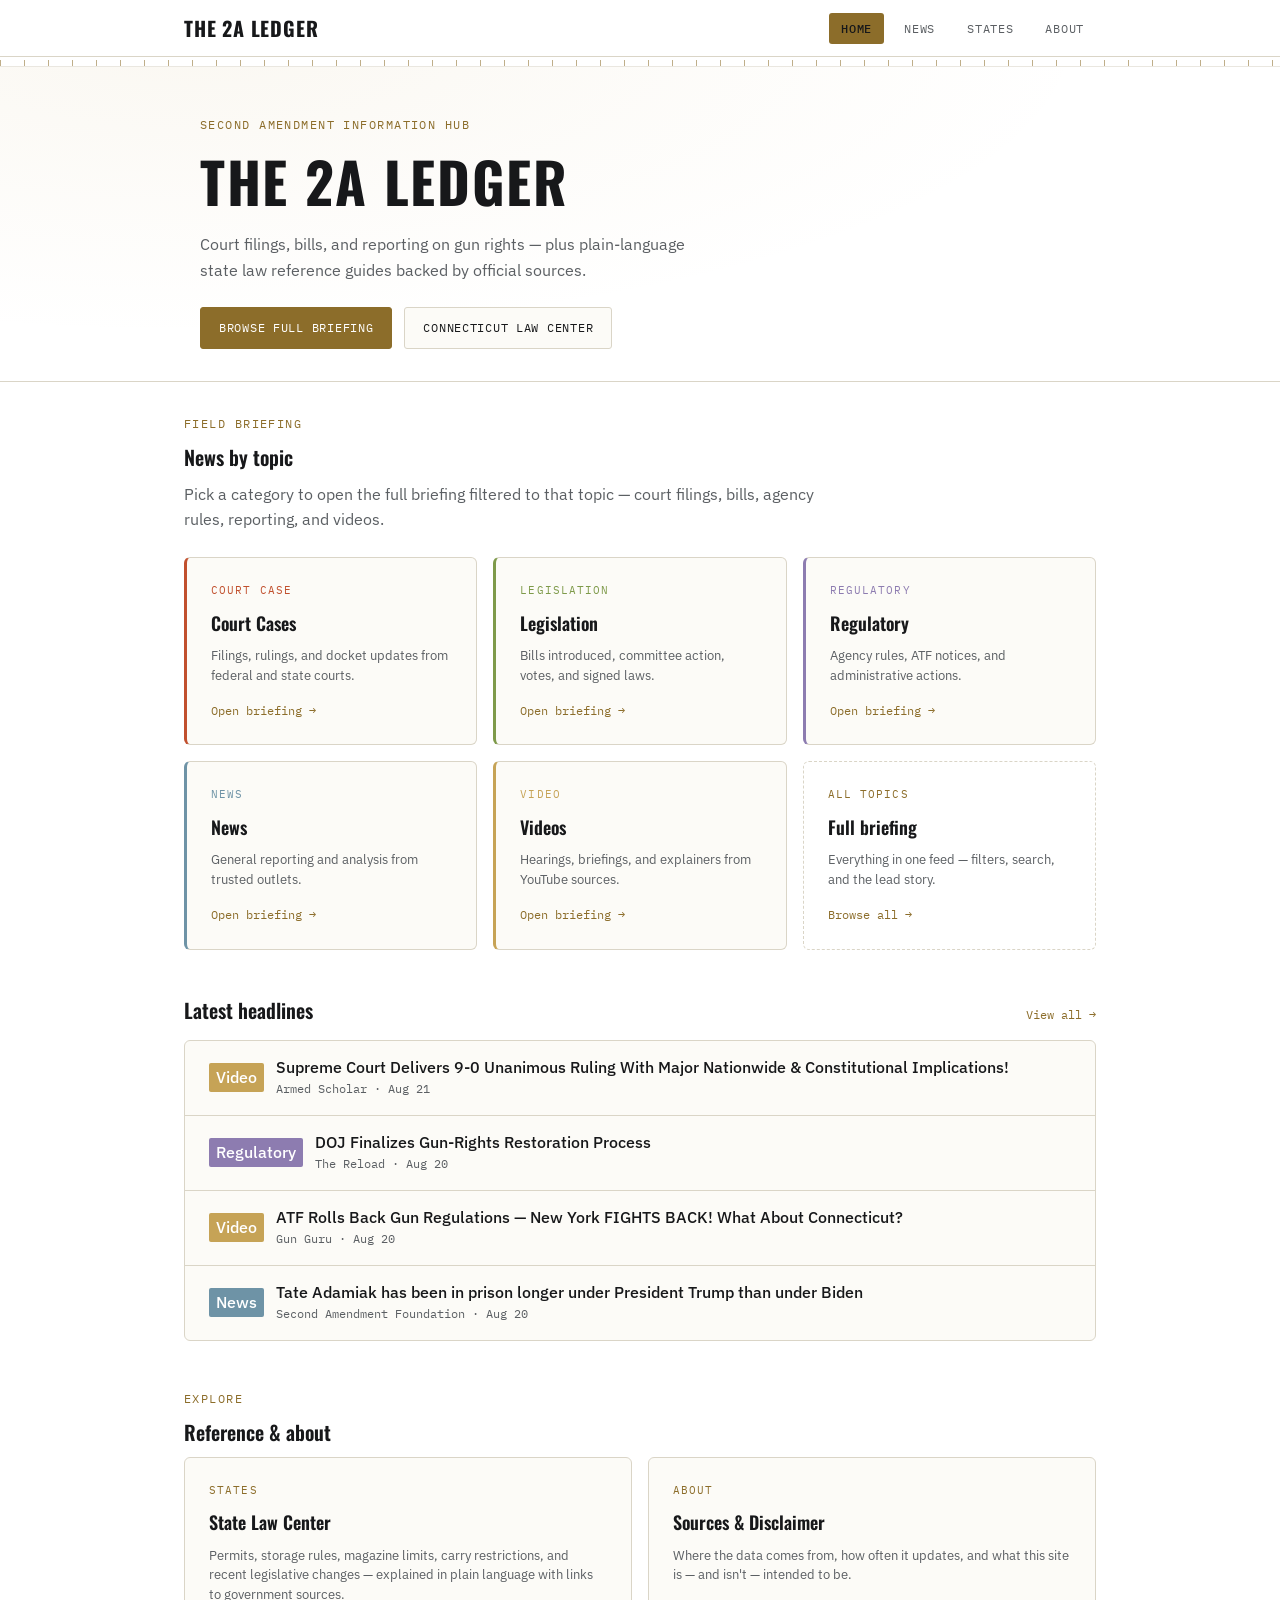
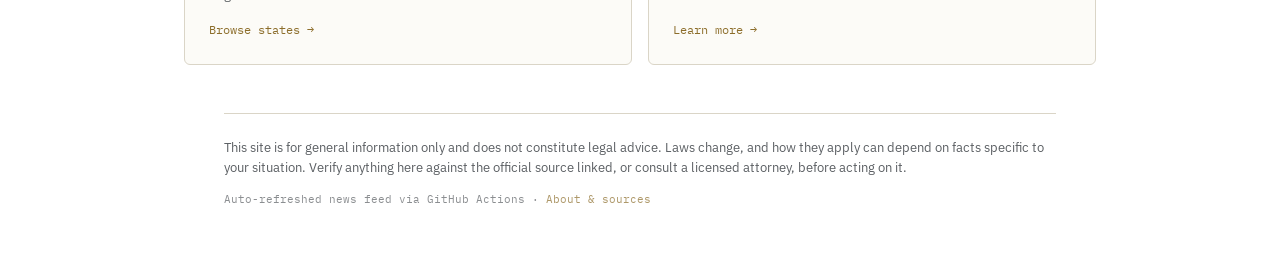
==== commit e1385754: "Redesign site as The 2A Ledger multi-page hub. Landing page with category navigation, text-first new" ====
--- a/index.html
+++ b/index.html
@@ -1,112 +1,116 @@
 <!DOCTYPE html>
-<html lang="en">
+<html lang="en" data-base="" data-page="home">
 <head>
 <meta charset="UTF-8">
 <meta name="viewport" content="width=device-width, initial-scale=1.0">
-<title>2A Briefing — Second Amendment News, Court Cases &amp; Legislation</title>
-<meta name="description" content="A daily briefing on Second Amendment news, federal court cases, and gun legislation.">
+<title>The 2A Ledger — Second Amendment News &amp; State Law Reference</title>
+<meta name="description" content="A Second Amendment information hub — daily news briefing, court cases, legislation, and state law reference guides.">
 <link rel="preconnect" href="https://fonts.googleapis.com">
 <link rel="preconnect" href="https://fonts.gstatic.com" crossorigin>
 <link href="https://fonts.googleapis.com/css2?family=Oswald:wght@400;500;600;700&family=IBM+Plex+Sans:wght@400;500;600&family=IBM+Plex+Mono:wght@400;500&display=swap" rel="stylesheet">
-<link rel="stylesheet" href="style.css">
+<link rel="stylesheet" href="css/tokens.css">
+<link rel="stylesheet" href="css/base.css">
+<link rel="stylesheet" href="css/components.css">
+<link rel="stylesheet" href="css/pages/home.css">
 </head>
 <body>
 
+<div id="site-nav"></div>
 <div class="ruler" aria-hidden="true"></div>
 
-<header class="masthead">
-  <div class="masthead-inner">
-    <p class="eyebrow">FIELD BRIEFING · SECOND AMENDMENT TRACKER</p>
-    <h1>2A BRIEFING</h1>
-    <p class="subhead">Court filings, bills, and reporting on gun rights — aggregated, plain language, straight to the point.</p>
-    <p class="updated" id="updated-line">Loading briefing…</p>
-  </div>
-  <div class="stat-ticker" id="stat-ticker" aria-hidden="false">
-    <div class="stat-ticker-inner" id="stat-ticker-inner">
-      <span class="stat-item skeleton-pill"></span>
-      <span class="stat-item skeleton-pill"></span>
-      <span class="stat-item skeleton-pill"></span>
+<section class="hero">
+  <div class="hero-inner">
+    <p class="eyebrow">Second Amendment Information Hub</p>
+    <h1>The 2A Ledger</h1>
+    <p class="subhead">Court filings, bills, and reporting on gun rights — plus plain-language state law reference guides backed by official sources.</p>
+    <div class="btn-row">
+      <a class="btn btn-primary" href="news/">Browse full briefing</a>
+      <a class="btn btn-secondary" href="states/connecticut/">Connecticut law center</a>
     </div>
   </div>
-</header>
+</section>
 
-<main>
-  <section id="lead" class="lead" hidden></section>
+<main class="page-main">
+  <section class="home-section" aria-labelledby="briefing-nav-heading">
+    <p class="eyebrow">Field Briefing</p>
+    <h2 id="briefing-nav-heading" class="section-heading">News by topic</h2>
+    <p class="section-intro">Pick a category to open the full briefing filtered to that topic — court filings, bills, agency rules, reporting, and videos.</p>
 
-  <div class="controls">
-    <div class="filter-row" id="filter-row" role="tablist" aria-label="Filter by category">
-      <!-- populated by JS -->
-    </div>
-    <div class="search-row">
-      <input type="search" id="search-input" placeholder="Search the briefing…" aria-label="Search items">
-    </div>
-  </div>
-
-  <section id="feed" class="feed" aria-live="polite">
-    <div class="skeleton-grid" id="skeleton-grid">
-      <div class="skeleton-card"></div>
-      <div class="skeleton-card"></div>
-      <div class="skeleton-card"></div>
-      <div class="skeleton-card"></div>
+    <div class="news-tiles">
+      <a class="tile tile--cat" href="news/?cat=Court+Case" data-cat="Court Case">
+        <span class="tile-icon">Court Case</span>
+        <h3>Court Cases</h3>
+        <p>Filings, rulings, and docket updates from federal and state courts.</p>
+        <span class="tile-link">Open briefing →</span>
+      </a>
+      <a class="tile tile--cat" href="news/?cat=Legislation" data-cat="Legislation">
+        <span class="tile-icon">Legislation</span>
+        <h3>Legislation</h3>
+        <p>Bills introduced, committee action, votes, and signed laws.</p>
+        <span class="tile-link">Open briefing →</span>
+      </a>
+      <a class="tile tile--cat" href="news/?cat=Regulatory" data-cat="Regulatory">
+        <span class="tile-icon">Regulatory</span>
+        <h3>Regulatory</h3>
+        <p>Agency rules, ATF notices, and administrative actions.</p>
+        <span class="tile-link">Open briefing →</span>
+      </a>
+      <a class="tile tile--cat" href="news/?cat=News" data-cat="News">
+        <span class="tile-icon">News</span>
+        <h3>News</h3>
+        <p>General reporting and analysis from trusted outlets.</p>
+        <span class="tile-link">Open briefing →</span>
+      </a>
+      <a class="tile tile--cat" href="news/?cat=Video" data-cat="Video">
+        <span class="tile-icon">Video</span>
+        <h3>Videos</h3>
+        <p>Hearings, briefings, and explainers from YouTube sources.</p>
+        <span class="tile-link">Open briefing →</span>
+      </a>
+      <a class="tile tile--all" href="news/">
+        <span class="tile-icon">All topics</span>
+        <h3>Full briefing</h3>
+        <p>Everything in one feed — filters, search, and the lead story.</p>
+        <span class="tile-link">Browse all →</span>
+      </a>
     </div>
   </section>
 
-  <p class="empty-msg" id="empty-msg" hidden>No items match that filter. Try clearing the search or picking another category.</p>
+  <section class="home-section home-latest" aria-labelledby="latest-heading">
+    <div class="home-latest-header">
+      <h2 id="latest-heading" class="section-heading">Latest headlines</h2>
+      <a class="home-latest-all" href="news/">View all →</a>
+    </div>
+    <ul class="latest-list" id="latest-list">
+      <li class="latest-skeleton"><span class="skeleton-pill"></span></li>
+      <li class="latest-skeleton"><span class="skeleton-pill"></span></li>
+      <li class="latest-skeleton"><span class="skeleton-pill"></span></li>
+    </ul>
+  </section>
+
+  <section class="home-section" aria-labelledby="explore-heading">
+    <p class="eyebrow">Explore</p>
+    <h2 id="explore-heading" class="section-heading">Reference &amp; about</h2>
+    <div class="section-tiles">
+      <a class="tile" href="states/">
+        <span class="tile-icon">States</span>
+        <h3>State Law Center</h3>
+        <p>Permits, storage rules, magazine limits, carry restrictions, and recent legislative changes — explained in plain language with links to government sources.</p>
+        <span class="tile-link">Browse states →</span>
+      </a>
+      <a class="tile" href="about/">
+        <span class="tile-icon">About</span>
+        <h3>Sources &amp; Disclaimer</h3>
+        <p>Where the data comes from, how often it updates, and what this site is — and isn't — intended to be.</p>
+        <span class="tile-link">Learn more →</span>
+      </a>
+    </div>
+  </section>
 </main>
 
-<footer class="site-footer">
-  <p>Sources: org press releases, primary court filings via CourtListener, federal bill tracking via Congress.gov, and creator channels. Each item links back to its original source — always verify anything important there.</p>
-  <p class="footer-meta">Auto-refreshed on a schedule via GitHub Actions.</p>
-</footer>
+<div id="site-footer"></div>
 
-<template id="card-template">
-  <article class="card">
-    <div class="card-stripe" data-stripe></div>
-    <a class="card-thumb" data-thumb-link target="_blank" rel="noopener noreferrer" hidden>
-      <img data-thumb loading="lazy" alt="">
-      <span class="play-badge" data-play-badge hidden>▶</span>
-    </a>
-    <div class="card-body">
-      <div class="card-eyebrow">
-        <span class="tag" data-tag></span>
-        <img class="favicon" data-favicon loading="lazy" alt="" width="14" height="14">
-        <span class="source" data-source></span>
-        <span class="dot">·</span>
-        <span class="date" data-date></span>
-      </div>
-      <h2 class="card-title" data-title></h2>
-      <details class="card-details">
-        <summary>Read summary</summary>
-        <p class="card-tldr" data-tldr></p>
-        <a class="card-link" data-link target="_blank" rel="noopener noreferrer">View original source →</a>
-      </details>
-      <p class="ref" data-ref></p>
-    </div>
-  </article>
-</template>
-
-<template id="lead-template">
-  <article class="lead-card">
-    <a class="lead-thumb" data-thumb-link target="_blank" rel="noopener noreferrer" hidden>
-      <img data-thumb loading="lazy" alt="">
-      <span class="play-badge" data-play-badge hidden>▶</span>
-    </a>
-    <div class="lead-body">
-      <p class="lead-eyebrow">TOP OF THE DOCKET</p>
-      <div class="card-eyebrow">
-        <span class="tag" data-tag></span>
-        <img class="favicon" data-favicon loading="lazy" alt="" width="14" height="14">
-        <span class="source" data-source></span>
-        <span class="dot">·</span>
-        <span class="date" data-date></span>
-      </div>
-      <h2 class="lead-title" data-title></h2>
-      <p class="lead-tldr" data-tldr></p>
-      <a class="card-link" data-link target="_blank" rel="noopener noreferrer">View original source →</a>
-    </div>
-  </article>
-</template>
-
-<script src="app.js"></script>
+<script src="js/site.js"></script>
+<script src="js/home.js"></script>
 </body>
 </html>
--- a/css/tokens.css
+++ b/css/tokens.css
@@ -0,0 +1,47 @@
+:root {
+  /* Colors */
+  --bg: #FFFFFF;
+  --surface: #FCFBF7;
+  --surface-hover: #F2EFE6;
+  --border: #DAD5C7;
+  --text: #17181A;
+  --text-muted: #5B5F63;
+  --brass: #8C6D2A;
+  --steel: #3F6E85;
+  --ink: #17181A;
+
+  --cat-court: #C1502E;
+  --cat-legislation: #7E9A4A;
+  --cat-regulatory: #8D7CB0;
+  --cat-news: #6E93A6;
+  --cat-video: #C6A356;
+
+  /* Typography */
+  --font-display: 'Oswald', sans-serif;
+  --font-body: 'IBM Plex Sans', sans-serif;
+  --font-mono: 'IBM Plex Mono', monospace;
+
+  --text-page-title: clamp(26px, 4vw, 32px);
+  --text-section: 20px;
+  --text-body: 16px;
+  --text-meta: 13px;
+
+  /* Spacing scale */
+  --space-1: 8px;
+  --space-2: 12px;
+  --space-3: 16px;
+  --space-4: 24px;
+  --space-5: 32px;
+  --space-6: 48px;
+
+  /* Cards */
+  --card-radius: 6px;
+  --card-border: 1px solid var(--border);
+  --card-shadow: 0 8px 20px rgba(0, 0, 0, 0.08);
+  --card-shadow-hover: 0 8px 20px rgba(0, 0, 0, 0.15);
+
+  /* Layout */
+  --max-width: 960px;
+  --max-width-narrow: 880px;
+  --site-nav-height: 53px;
+}
--- a/css/base.css
+++ b/css/base.css
@@ -0,0 +1,81 @@
+* { box-sizing: border-box; }
+
+html { scroll-behavior: smooth; }
+
+body {
+  margin: 0;
+  background: var(--bg);
+  color: var(--text);
+  font-family: var(--font-body);
+  font-size: var(--text-body);
+  line-height: 1.6;
+  -webkit-font-smoothing: antialiased;
+}
+
+a {
+  color: var(--brass);
+  text-decoration: none;
+}
+
+a:hover { text-decoration: underline; }
+
+h1, h2, h3 {
+  font-family: var(--font-display);
+  line-height: 1.25;
+  color: var(--text);
+}
+
+.page-title {
+  font-size: var(--text-page-title);
+  font-weight: 700;
+  letter-spacing: 0.02em;
+  text-transform: uppercase;
+  margin: 0 0 var(--space-2);
+}
+
+.section-heading {
+  font-size: var(--text-section);
+  font-weight: 600;
+  margin: 0 0 var(--space-3);
+}
+
+.lead-text {
+  font-size: var(--text-body);
+  color: var(--text-muted);
+  max-width: 560px;
+  margin: 0;
+}
+
+.meta-text {
+  font-family: var(--font-mono);
+  font-size: var(--text-meta);
+  color: var(--text-muted);
+}
+
+.eyebrow {
+  font-family: var(--font-mono);
+  font-size: 12px;
+  letter-spacing: 0.12em;
+  color: var(--brass);
+  text-transform: uppercase;
+  margin: 0 0 var(--space-2);
+}
+
+.page-main {
+  max-width: var(--max-width);
+  margin: 0 auto;
+  padding: var(--space-5) var(--space-4) var(--space-6);
+}
+
+.page-main--narrow {
+  max-width: var(--max-width-narrow);
+}
+
+@media (max-width: 560px) {
+  .page-main { padding: var(--space-4) var(--space-3) var(--space-5); }
+}
+
+@media (prefers-reduced-motion: reduce) {
+  html { scroll-behavior: auto; }
+  * { transition: none !important; }
+}
--- a/css/components.css
+++ b/css/components.css
@@ -0,0 +1,445 @@
+/* Signature element: caliper/ruler tick strip */
+.ruler {
+  height: 10px;
+  width: 100%;
+  background-image: repeating-linear-gradient(
+    90deg,
+    var(--brass) 0,
+    var(--brass) 1px,
+    transparent 1px,
+    transparent 24px
+  );
+  background-position: 0 bottom;
+  background-repeat: repeat-x;
+  background-size: 100% 6px;
+  border-bottom: 1px solid var(--border);
+  opacity: 0.55;
+}
+
+/* ---- Site nav ---- */
+.site-nav {
+  border-bottom: 1px solid var(--border);
+  background: var(--bg);
+  position: sticky;
+  top: 0;
+  z-index: 100;
+}
+
+.site-nav-inner {
+  max-width: var(--max-width);
+  margin: 0 auto;
+  padding: var(--space-2) var(--space-4);
+  display: flex;
+  align-items: center;
+  justify-content: space-between;
+  gap: var(--space-3);
+}
+
+.site-logo {
+  font-family: var(--font-display);
+  font-size: 20px;
+  font-weight: 700;
+  letter-spacing: 0.04em;
+  text-transform: uppercase;
+  color: var(--text);
+  text-decoration: none;
+  white-space: nowrap;
+}
+
+.site-logo:hover { text-decoration: none; color: var(--brass); }
+
+.nav-menu {
+  display: flex;
+  align-items: center;
+  gap: var(--space-1);
+  list-style: none;
+  margin: 0;
+  padding: 0;
+}
+
+.nav-menu a {
+  font-family: var(--font-mono);
+  font-size: 12px;
+  letter-spacing: 0.06em;
+  text-transform: uppercase;
+  color: var(--text-muted);
+  text-decoration: none;
+  padding: var(--space-1) var(--space-2);
+  border-radius: 3px;
+  transition: color 0.15s ease, background 0.15s ease;
+}
+
+.nav-menu a:hover {
+  color: var(--text);
+  background: var(--surface-hover);
+  text-decoration: none;
+}
+
+.nav-menu a.is-active {
+  color: var(--ink);
+  background: var(--brass);
+  font-weight: 500;
+}
+
+.nav-toggle {
+  display: none;
+  flex-direction: column;
+  justify-content: center;
+  gap: 5px;
+  width: 36px;
+  height: 36px;
+  padding: 6px;
+  background: var(--surface);
+  border: 1px solid var(--border);
+  border-radius: 3px;
+  cursor: pointer;
+}
+
+.nav-toggle-bar {
+  display: block;
+  width: 100%;
+  height: 2px;
+  background: var(--text);
+  border-radius: 1px;
+  transition: transform 0.2s ease, opacity 0.2s ease;
+}
+
+@media (max-width: 640px) {
+  .nav-toggle { display: flex; }
+
+  .nav-menu {
+    display: none;
+    position: absolute;
+    top: 100%;
+    left: 0;
+    right: 0;
+    flex-direction: column;
+    align-items: stretch;
+    background: var(--bg);
+    border-bottom: 1px solid var(--border);
+    padding: var(--space-2) var(--space-4) var(--space-3);
+    box-shadow: var(--card-shadow);
+  }
+
+  .nav-menu.is-open { display: flex; }
+
+  .nav-menu a { padding: var(--space-2); }
+
+  .site-nav-inner { position: relative; }
+}
+
+/* ---- Footer ---- */
+.site-footer {
+  max-width: var(--max-width-narrow);
+  margin: 0 auto;
+  padding: 0 var(--space-4) var(--space-6);
+  color: var(--text-muted);
+  font-size: var(--text-meta);
+  line-height: 1.6;
+}
+
+.site-footer .disclaimer {
+  border-top: 1px solid var(--border);
+  padding-top: var(--space-4);
+  margin: 0 0 var(--space-2);
+}
+
+.footer-meta {
+  font-family: var(--font-mono);
+  font-size: 11px;
+  opacity: 0.7;
+  margin: 0;
+}
+
+/* ---- Shared card ---- */
+.card {
+  background: var(--surface);
+  border: var(--card-border);
+  border-radius: var(--card-radius);
+  overflow: hidden;
+  transition: transform 0.15s ease, border-color 0.15s ease, box-shadow 0.15s ease;
+}
+
+.card:hover {
+  transform: translateY(-2px);
+  border-color: var(--brass);
+  box-shadow: var(--card-shadow-hover);
+}
+
+.card-body { padding: var(--space-3) var(--space-4); }
+
+/* ---- Feed card elements ---- */
+.card-eyebrow {
+  display: flex;
+  align-items: center;
+  gap: var(--space-1);
+  font-family: var(--font-mono);
+  font-size: 11.5px;
+  color: var(--text-muted);
+  text-transform: uppercase;
+  letter-spacing: 0.03em;
+  margin-bottom: var(--space-2);
+  flex-wrap: wrap;
+}
+
+.tag {
+  padding: 2px 7px;
+  border-radius: 2px;
+  font-weight: 500;
+  color: #FFFFFF;
+}
+
+.tag[data-cat="Court Case"] { background: var(--cat-court); }
+.tag[data-cat="Legislation"] { background: var(--cat-legislation); }
+.tag[data-cat="Regulatory"] { background: var(--cat-regulatory); }
+.tag[data-cat="News"] { background: var(--cat-news); }
+.tag[data-cat="Video"] { background: var(--cat-video); }
+
+.dot { opacity: 0.5; }
+
+.card-title {
+  font-family: var(--font-display);
+  font-weight: 500;
+  font-size: var(--text-section);
+  line-height: 1.3;
+  margin: 0 0 var(--space-2);
+  color: var(--text);
+}
+
+.card-details summary {
+  cursor: pointer;
+  font-family: var(--font-mono);
+  font-size: 12px;
+  color: var(--steel);
+  list-style: none;
+  user-select: none;
+}
+
+.card-details summary::-webkit-details-marker { display: none; }
+.card-details summary::before { content: "▸ "; }
+.card-details[open] summary::before { content: "▾ "; }
+
+.card-tldr {
+  margin: var(--space-2) 0 var(--space-1);
+  font-size: var(--text-body);
+  color: var(--text);
+  line-height: 1.6;
+}
+
+.card-link {
+  font-family: var(--font-mono);
+  font-size: var(--text-meta);
+  color: var(--brass);
+  text-decoration: none;
+}
+
+.card-link:hover { text-decoration: underline; }
+
+.card-stripe {
+  height: 3px;
+  width: 100%;
+  flex-shrink: 0;
+}
+
+.card-thumb {
+  position: relative;
+  display: block;
+  background: #0d0e10;
+  aspect-ratio: 16 / 9;
+  overflow: hidden;
+}
+
+.card-thumb img {
+  width: 100%;
+  height: 100%;
+  object-fit: cover;
+  display: block;
+  transition: transform 0.25s ease;
+}
+
+.card:hover .card-thumb img { transform: scale(1.04); }
+
+.card-thumb[hidden], .lead-thumb[hidden] { display: none; }
+
+.play-badge {
+  position: absolute;
+  bottom: var(--space-1);
+  right: var(--space-1);
+  background: rgba(15, 16, 18, 0.85);
+  color: var(--text);
+  font-size: 11px;
+  width: 26px;
+  height: 26px;
+  border-radius: 50%;
+  display: flex;
+  align-items: center;
+  justify-content: center;
+  padding-left: 2px;
+}
+
+.favicon {
+  border-radius: 2px;
+  opacity: 0.85;
+  flex-shrink: 0;
+}
+
+.ref {
+  font-family: var(--font-mono);
+  font-size: 10.5px;
+  color: var(--text-muted);
+  opacity: 0.5;
+  margin: var(--space-2) 0 0;
+}
+
+.feed-card {
+  display: flex;
+  flex-direction: column;
+}
+
+/* ---- Disclaimer callout ---- */
+.disclaimer-callout {
+  background: var(--surface);
+  border: var(--card-border);
+  border-left: 3px solid var(--brass);
+  border-radius: var(--card-radius);
+  padding: var(--space-3) var(--space-4);
+  margin-bottom: var(--space-5);
+  font-size: var(--text-meta);
+  color: var(--text-muted);
+  line-height: 1.6;
+}
+
+.disclaimer-callout p { margin: 0; }
+
+/* ---- CTA buttons ---- */
+.btn-row {
+  display: flex;
+  flex-wrap: wrap;
+  gap: var(--space-2);
+  margin-top: var(--space-4);
+}
+
+.btn {
+  display: inline-block;
+  font-family: var(--font-mono);
+  font-size: 12px;
+  letter-spacing: 0.06em;
+  text-transform: uppercase;
+  text-decoration: none;
+  padding: 10px 18px;
+  border-radius: 3px;
+  border: 1px solid var(--border);
+  cursor: pointer;
+  transition: background 0.15s ease, border-color 0.15s ease, color 0.15s ease;
+}
+
+.btn-primary {
+  background: var(--brass);
+  border-color: var(--brass);
+  color: #fff;
+}
+
+.btn-primary:hover {
+  background: #7a5f24;
+  border-color: #7a5f24;
+  color: #fff;
+  text-decoration: none;
+}
+
+.btn-secondary {
+  background: var(--surface);
+  color: var(--text);
+}
+
+.btn-secondary:hover {
+  background: var(--surface-hover);
+  text-decoration: none;
+}
+
+/* ---- Source citation line ---- */
+.source-line {
+  font-family: var(--font-mono);
+  font-size: 11.5px;
+  color: var(--text-muted);
+  margin: var(--space-1) 0 0;
+}
+
+.source-line a { color: var(--steel); }
+
+/* ---- Content list ---- */
+.content-list {
+  margin: 0;
+  padding: 0;
+  list-style: none;
+}
+
+.content-list > li {
+  margin-bottom: var(--space-4);
+  padding-bottom: var(--space-4);
+  border-bottom: 1px solid var(--border);
+}
+
+.content-list > li:last-child {
+  margin-bottom: 0;
+  padding-bottom: 0;
+  border-bottom: none;
+}
+
+.content-list p { margin: 0; }
+
+/* ---- Callout card (recent legislation) ---- */
+.callout-card {
+  background: var(--surface);
+  border: var(--card-border);
+  border-radius: var(--card-radius);
+  padding: var(--space-4);
+  margin-bottom: var(--space-5);
+  position: relative;
+}
+
+.callout-card::before {
+  content: "";
+  position: absolute;
+  inset: 0 0 auto 0;
+  height: 3px;
+  background: linear-gradient(90deg, var(--cat-legislation), transparent 70%);
+  border-radius: var(--card-radius) var(--card-radius) 0 0;
+}
+
+.callout-label {
+  font-family: var(--font-mono);
+  font-size: 11px;
+  letter-spacing: 0.12em;
+  text-transform: uppercase;
+  color: var(--cat-legislation);
+  margin: 0 0 var(--space-2);
+}
+
+.callout-card p { margin: 0 0 var(--space-2); }
+.callout-card p:last-child { margin-bottom: 0; }
+
+/* ---- Law section ---- */
+.law-section {
+  margin-bottom: var(--space-5);
+}
+
+.law-section:last-child { margin-bottom: 0; }
+
+.law-section-header {
+  margin-bottom: var(--space-3);
+  padding-bottom: var(--space-2);
+  border-bottom: 1px solid var(--border);
+}
+
+.law-section-header h2 {
+  font-size: var(--text-section);
+  font-weight: 600;
+  margin: 0;
+}
+
+.law-section-header .statute-ref {
+  font-family: var(--font-mono);
+  font-size: var(--text-meta);
+  color: var(--text-muted);
+  margin: var(--space-1) 0 0;
+}
--- a/css/pages/home.css
+++ b/css/pages/home.css
@@ -0,0 +1,245 @@
+.hero {
+  padding: var(--space-6) var(--space-4) var(--space-5);
+  background:
+    radial-gradient(ellipse 900px 300px at 15% -10%, rgba(198, 163, 86, 0.08), transparent);
+  border-bottom: 1px solid var(--border);
+}
+
+.hero-inner {
+  max-width: var(--max-width-narrow);
+  margin: 0 auto;
+}
+
+.hero h1 {
+  font-family: var(--font-display);
+  font-weight: 700;
+  font-size: clamp(36px, 7vw, 56px);
+  letter-spacing: 0.03em;
+  text-transform: uppercase;
+  margin: 0 0 var(--space-3);
+}
+
+.hero .subhead {
+  font-size: var(--text-body);
+  color: var(--text-muted);
+  max-width: 520px;
+  margin: 0;
+  line-height: 1.6;
+}
+
+.home-section {
+  margin-bottom: var(--space-6);
+}
+
+.home-section:last-child {
+  margin-bottom: 0;
+}
+
+.home-section .section-heading {
+  margin: 0 0 var(--space-2);
+}
+
+.section-intro {
+  font-size: var(--text-body);
+  color: var(--text-muted);
+  max-width: 640px;
+  margin: 0 0 var(--space-4);
+  line-height: 1.6;
+}
+
+/* News category tiles */
+.news-tiles {
+  display: grid;
+  grid-template-columns: repeat(3, 1fr);
+  gap: var(--space-3);
+}
+
+@media (max-width: 900px) {
+  .news-tiles { grid-template-columns: repeat(2, 1fr); }
+}
+
+@media (max-width: 540px) {
+  .news-tiles { grid-template-columns: 1fr; }
+}
+
+.tile {
+  display: flex;
+  flex-direction: column;
+  background: var(--surface);
+  border: var(--card-border);
+  border-radius: var(--card-radius);
+  padding: var(--space-4);
+  text-decoration: none;
+  color: inherit;
+  transition: transform 0.15s ease, border-color 0.15s ease, box-shadow 0.15s ease;
+}
+
+.tile:hover {
+  transform: translateY(-2px);
+  border-color: var(--brass);
+  box-shadow: var(--card-shadow-hover);
+  text-decoration: none;
+}
+
+.tile--cat {
+  border-left: 3px solid var(--brass);
+}
+
+.tile--cat[data-cat="Court Case"] { border-left-color: var(--cat-court); }
+.tile--cat[data-cat="Legislation"] { border-left-color: var(--cat-legislation); }
+.tile--cat[data-cat="Regulatory"] { border-left-color: var(--cat-regulatory); }
+.tile--cat[data-cat="News"] { border-left-color: var(--cat-news); }
+.tile--cat[data-cat="Video"] { border-left-color: var(--cat-video); }
+
+.tile--all {
+  background: var(--bg);
+  border-style: dashed;
+}
+
+.tile-icon {
+  font-family: var(--font-mono);
+  font-size: 11px;
+  letter-spacing: 0.1em;
+  text-transform: uppercase;
+  color: var(--brass);
+  margin-bottom: var(--space-2);
+}
+
+.tile--cat[data-cat="Court Case"] .tile-icon { color: var(--cat-court); }
+.tile--cat[data-cat="Legislation"] .tile-icon { color: var(--cat-legislation); }
+.tile--cat[data-cat="Regulatory"] .tile-icon { color: var(--cat-regulatory); }
+.tile--cat[data-cat="News"] .tile-icon { color: var(--cat-news); }
+.tile--cat[data-cat="Video"] .tile-icon { color: var(--cat-video); }
+
+.tile h2,
+.tile h3 {
+  font-size: 18px;
+  font-weight: 600;
+  margin: 0 0 var(--space-2);
+}
+
+.tile p {
+  font-size: var(--text-meta);
+  color: var(--text-muted);
+  margin: 0 0 var(--space-3);
+  flex: 1;
+  line-height: 1.5;
+}
+
+.tile-link {
+  font-family: var(--font-mono);
+  font-size: 12px;
+  color: var(--brass);
+}
+
+.tile:hover .tile-link { text-decoration: underline; }
+
+/* Section tiles (States / About) */
+.section-tiles {
+  display: grid;
+  grid-template-columns: repeat(2, 1fr);
+  gap: var(--space-3);
+}
+
+@media (max-width: 720px) {
+  .section-tiles { grid-template-columns: 1fr; }
+}
+
+/* Latest headlines strip */
+.home-latest-header {
+  display: flex;
+  align-items: baseline;
+  justify-content: space-between;
+  gap: var(--space-3);
+  margin-bottom: var(--space-3);
+}
+
+.home-latest-header .section-heading {
+  margin: 0;
+}
+
+.home-latest-all {
+  font-family: var(--font-mono);
+  font-size: 12px;
+  color: var(--brass);
+  text-decoration: none;
+  white-space: nowrap;
+}
+
+.home-latest-all:hover { text-decoration: underline; }
+
+.latest-list {
+  list-style: none;
+  margin: 0;
+  padding: 0;
+  border: var(--card-border);
+  border-radius: var(--card-radius);
+  background: var(--surface);
+  overflow: hidden;
+}
+
+.latest-list > li {
+  border-bottom: 1px solid var(--border);
+}
+
+.latest-list > li:last-child {
+  border-bottom: none;
+}
+
+.latest-item {
+  display: grid;
+  grid-template-columns: auto 1fr;
+  grid-template-rows: auto auto;
+  gap: 2px var(--space-2);
+  padding: var(--space-3) var(--space-4);
+  text-decoration: none;
+  color: inherit;
+  transition: background 0.15s ease;
+}
+
+.latest-item:hover {
+  background: var(--surface-hover);
+  text-decoration: none;
+}
+
+.latest-item .tag {
+  grid-row: 1 / 3;
+  align-self: center;
+}
+
+.latest-title {
+  font-size: var(--text-body);
+  font-weight: 500;
+  line-height: 1.35;
+}
+
+.latest-meta {
+  font-family: var(--font-mono);
+  font-size: 11.5px;
+  color: var(--text-muted);
+}
+
+.latest-skeleton {
+  padding: var(--space-3) var(--space-4);
+}
+
+.latest-skeleton .skeleton-pill {
+  display: block;
+  height: 14px;
+  width: 70%;
+  border-radius: 3px;
+  background: linear-gradient(90deg, var(--border) 25%, var(--surface-hover) 50%, var(--border) 75%);
+  background-size: 200% 100%;
+  animation: shimmer 1.2s infinite;
+}
+
+.latest-empty {
+  padding: var(--space-3) var(--space-4);
+  font-size: var(--text-meta);
+  color: var(--text-muted);
+}
+
+@keyframes shimmer {
+  0% { background-position: 200% 0; }
+  100% { background-position: -200% 0; }
+}
